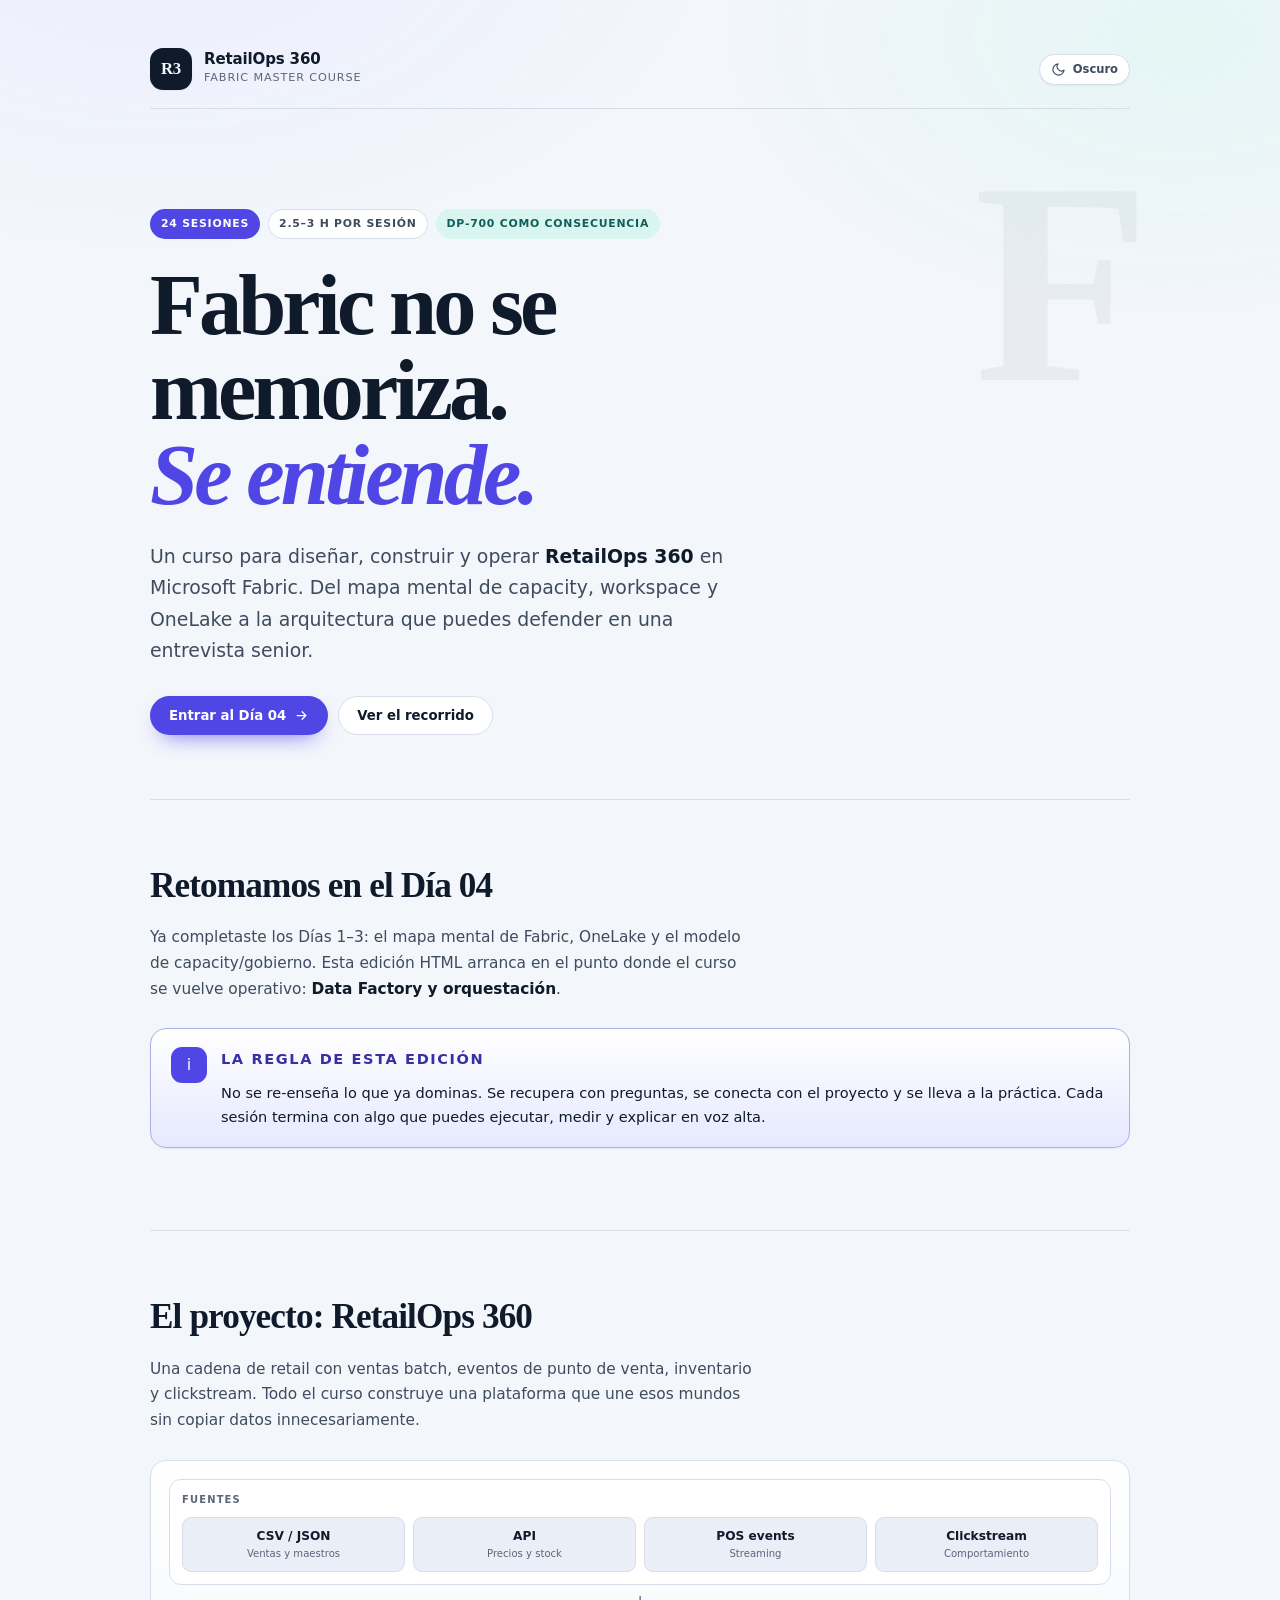
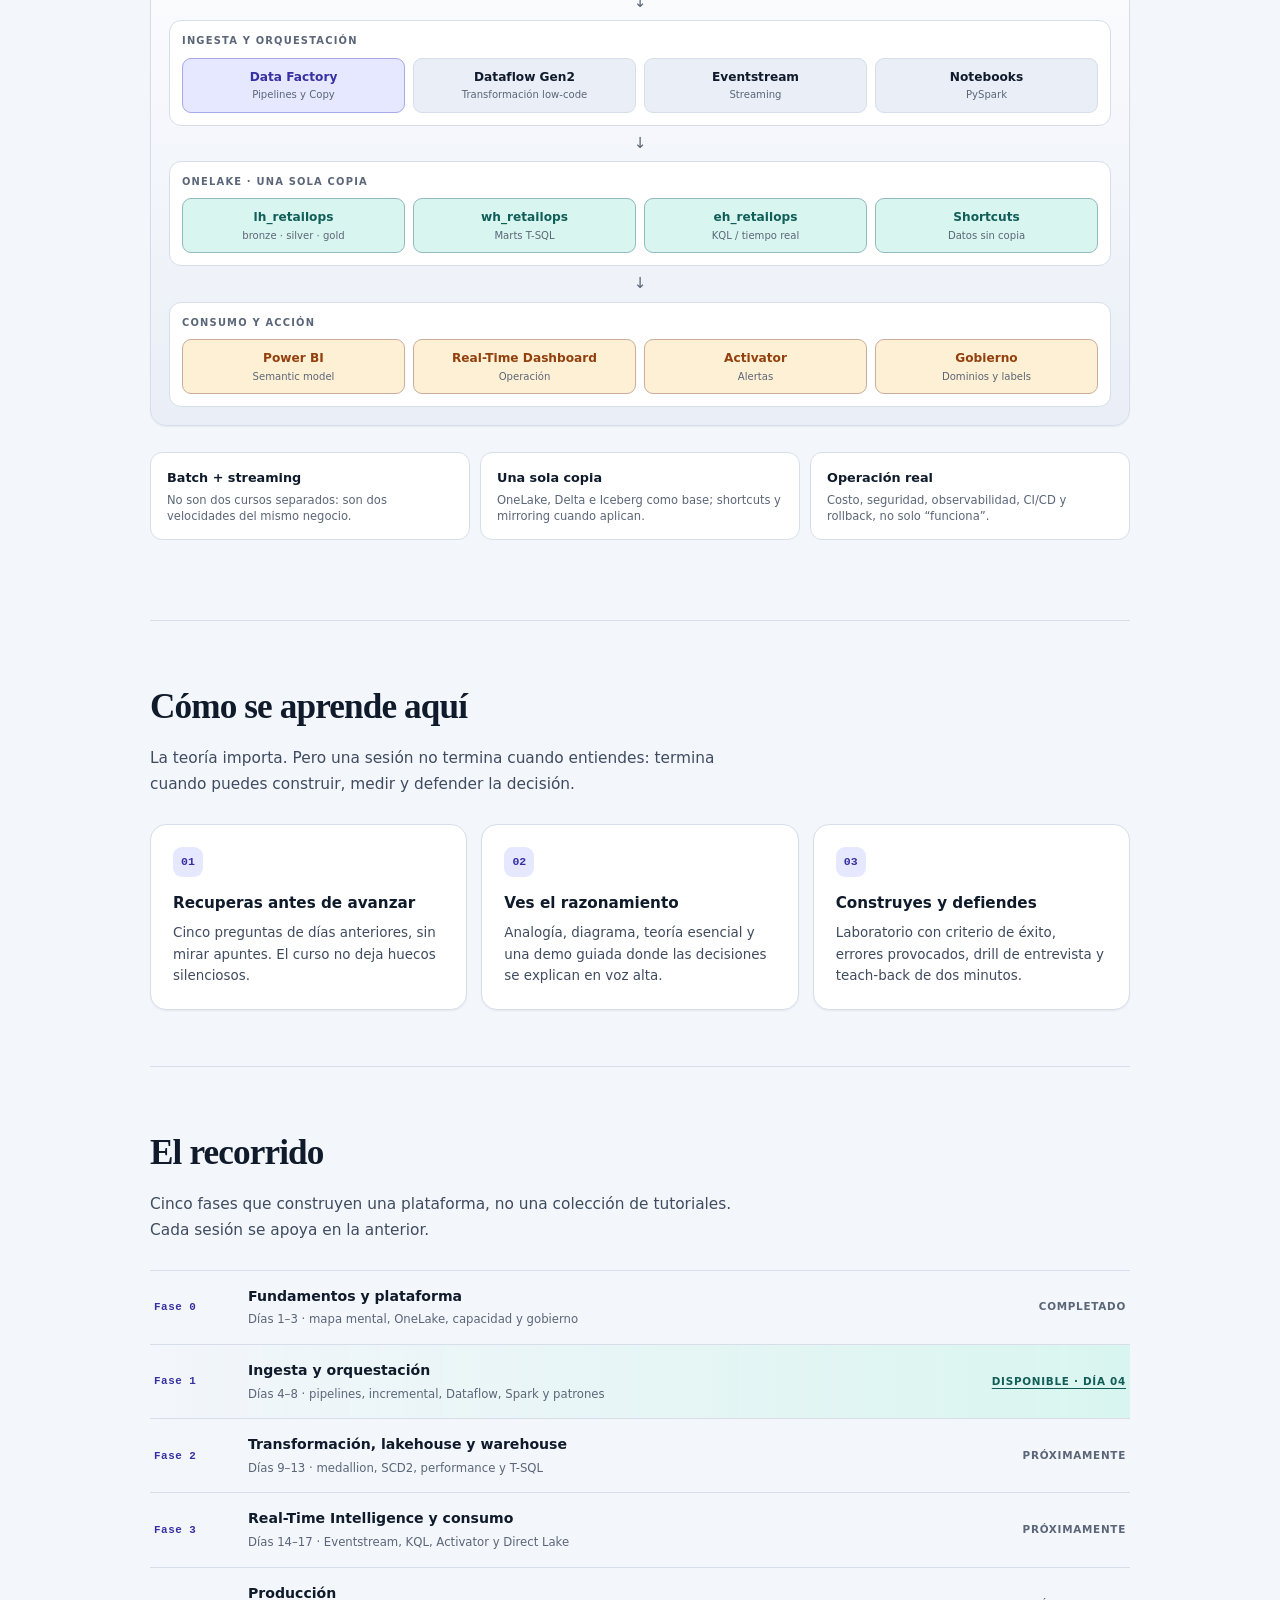
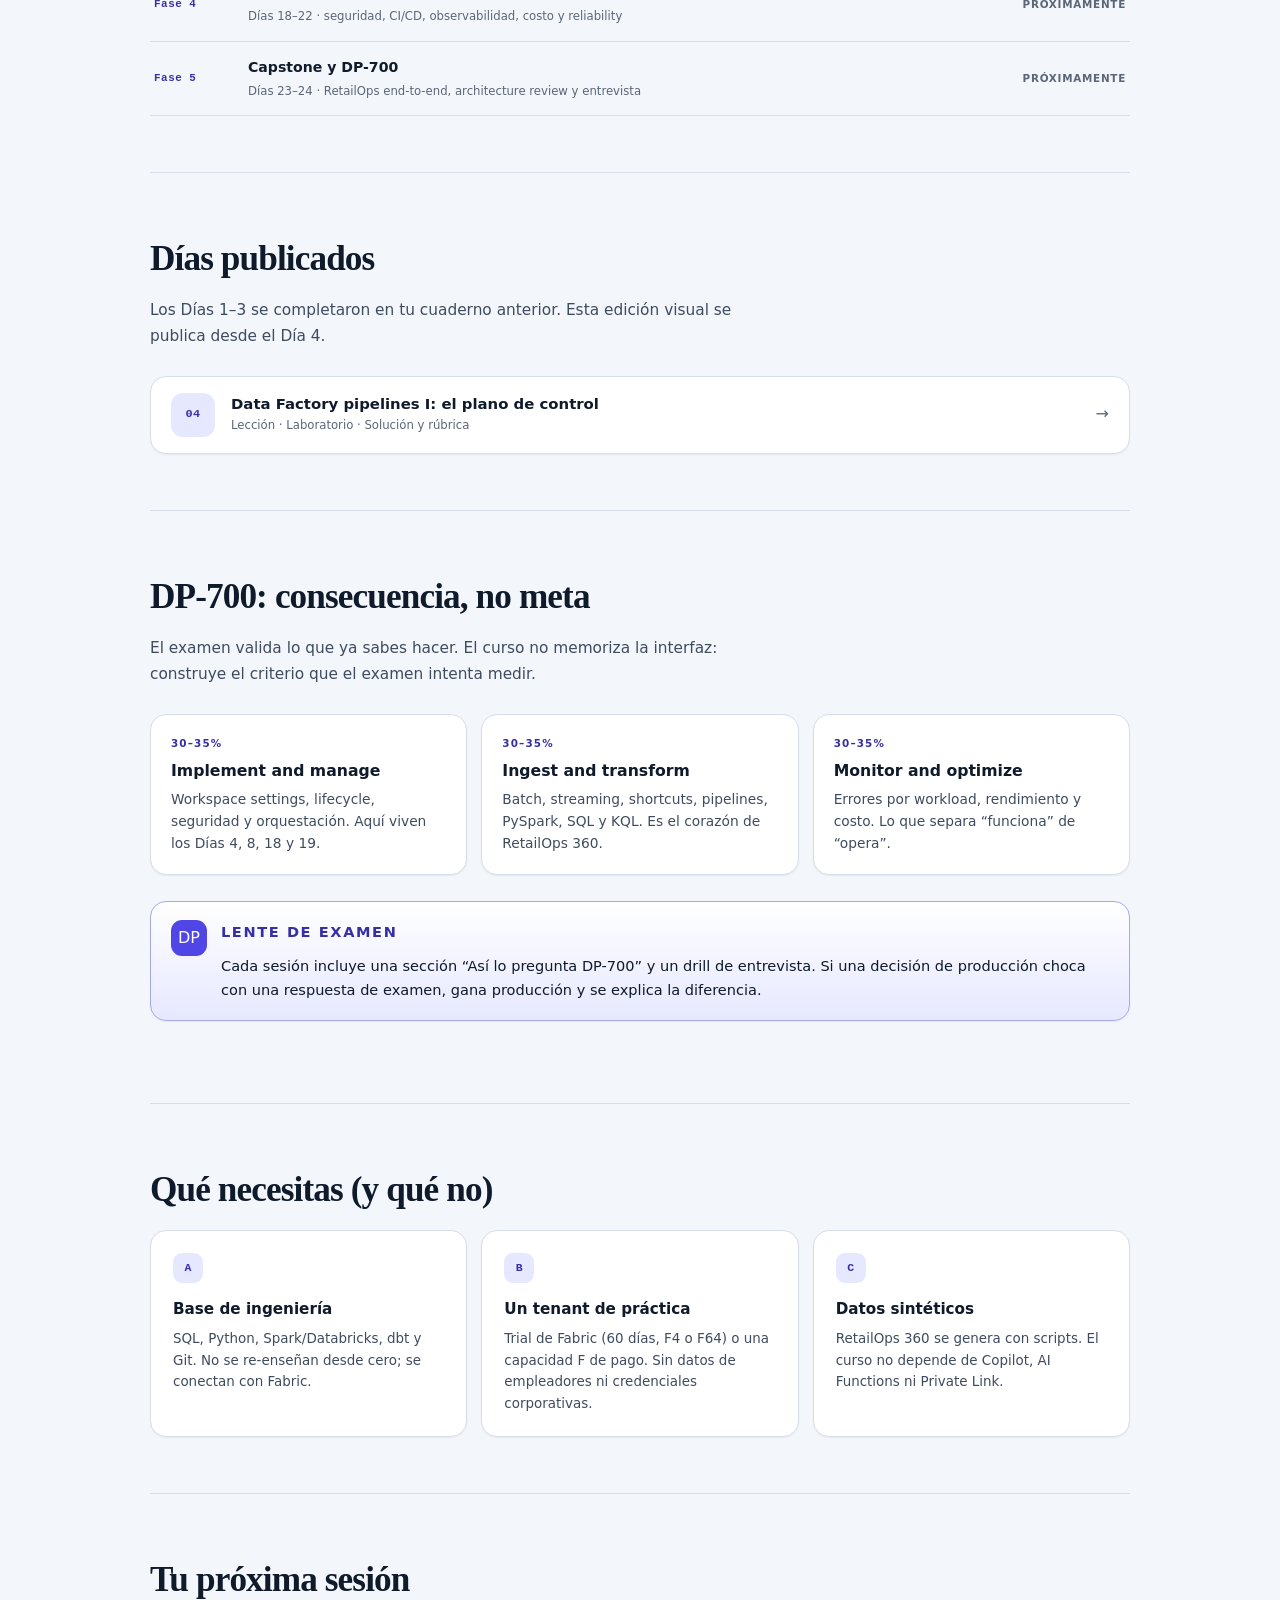
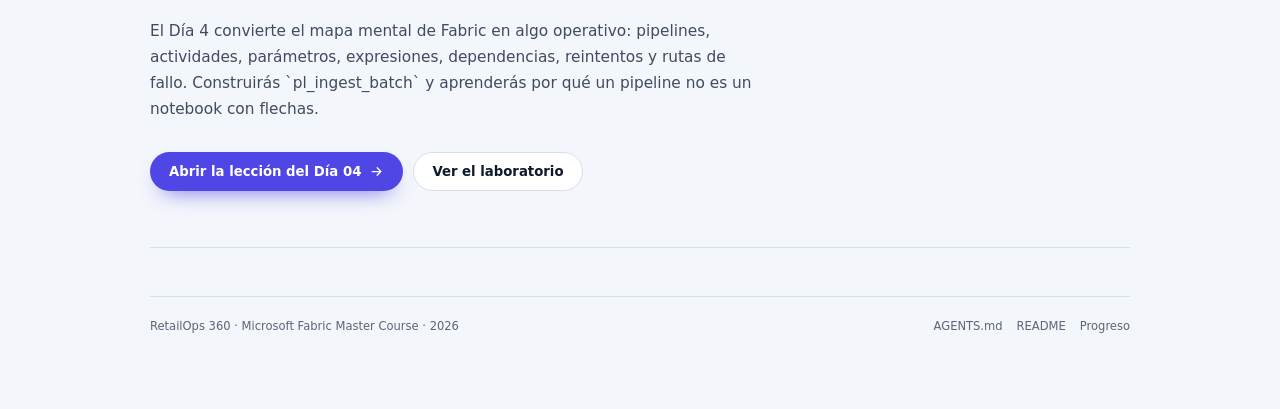
==== index.html @ 376a0f2b "Curso Microsoft Fabric: estructura inicial y Dia 04" ====
<!DOCTYPE html>
<html lang="es">
<head>
  <meta charset="utf-8">
  <meta name="viewport" content="width=device-width, initial-scale=1">
  <title>RetailOps 360 · Microsoft Fabric Master Course</title>
  <meta name="description" content="Curso de 24 sesiones para dominar Microsoft Fabric construyendo RetailOps 360: Data Factory, OneLake, lakehouse, warehouse, streaming, gobierno, CI/CD y DP-700 como consecuencia.">
  <link rel="stylesheet" href="assets/course.css">
  <script>
    try {
      var t = localStorage.getItem("fabric-theme");
      if (t) document.documentElement.dataset.theme = t;
      else if (matchMedia("(prefers-color-scheme: dark)").matches) {
        document.documentElement.dataset.theme = "dark";
      }
    } catch (e) {}
  </script>
</head>
<body>
  <a class="skip-link" href="#contenido">Saltar al contenido</a>
  <div class="reading-progress" id="readingProgress" aria-hidden="true"></div>

  <main class="landing" id="contenido">
    <div class="landing-top">
      <a class="brand" href="index.html">
        <span class="brand-mark">R3</span>
        <span>
          <strong>RetailOps 360</strong>
          <small>Fabric Master Course</small>
        </span>
      </a>
      <button class="theme-toggle" type="button" aria-label="Cambiar tema" aria-pressed="false">
        <svg class="icon-sun" viewBox="0 0 24 24" aria-hidden="true"><circle cx="12" cy="12" r="4"/><path d="M12 2v2M12 20v2M4.9 4.9l1.4 1.4M17.7 17.7l1.4 1.4M2 12h2M20 12h2M4.9 19.1l1.4-1.4M17.7 6.3l1.4-1.4"/></svg>
        <svg class="icon-moon" viewBox="0 0 24 24" aria-hidden="true"><path d="M21 12.8A9 9 0 1 1 11.2 3a7 7 0 0 0 9.8 9.8Z"/></svg>
        <span class="theme-toggle__label">Oscuro</span>
      </button>
    </div>

    <section class="landing-hero">
      <div class="landing-ornament" aria-hidden="true">F</div>
      <ul class="eyebrow">
        <li class="chip chip--accent">24 sesiones</li>
        <li class="chip">2.5–3 h por sesión</li>
        <li class="chip chip--soft">DP-700 como consecuencia</li>
      </ul>
      <h1>Fabric no se memoriza. <em>Se entiende.</em></h1>
      <p class="lede">
        Un curso para diseñar, construir y operar <strong>RetailOps 360</strong> en
        Microsoft Fabric. Del mapa mental de capacity, workspace y OneLake a la
        arquitectura que puedes defender en una entrevista senior.
      </p>
      <div class="landing-actions">
        <a class="btn btn--primary" href="lessons/dia-04-data-factory-pipelines-i.html">
          Entrar al Día 04
          <svg viewBox="0 0 24 24" aria-hidden="true"><path d="M5 12h14M13 6l6 6-6 6"/></svg>
        </a>
        <a class="btn btn--ghost" href="#recorrido">Ver el recorrido</a>
      </div>
    </section>

    <section class="landing-section" id="estado">
      <h2>Retomamos en el Día 04</h2>
      <p>
        Ya completaste los Días 1–3: el mapa mental de Fabric, OneLake y el modelo
        de capacity/gobierno. Esta edición HTML arranca en el punto donde el curso
        se vuelve operativo: <strong>Data Factory y orquestación</strong>.
      </p>
      <div class="callout callout--key">
        <div class="callout__icon" aria-hidden="true">i</div>
        <div>
          <p class="callout__title">La regla de esta edición</p>
          <p>
            No se re-enseña lo que ya dominas. Se recupera con preguntas, se conecta
            con el proyecto y se lleva a la práctica. Cada sesión termina con algo
            que puedes ejecutar, medir y explicar en voz alta.
          </p>
        </div>
      </div>
    </section>

    <section class="landing-section" id="proyecto">
      <h2>El proyecto: RetailOps 360</h2>
      <p>
        Una cadena de retail con ventas batch, eventos de punto de venta,
        inventario y clickstream. Todo el curso construye una plataforma que une
        esos mundos sin copiar datos innecesariamente.
      </p>

      <div class="arch">
        <div class="arch__layer">
          <p class="arch__label">Fuentes</p>
          <div class="arch__boxes">
            <div class="arch__box">CSV / JSON<small>Ventas y maestros</small></div>
            <div class="arch__box">API<small>Precios y stock</small></div>
            <div class="arch__box">POS events<small>Streaming</small></div>
            <div class="arch__box">Clickstream<small>Comportamiento</small></div>
          </div>
        </div>
        <div class="arch__arrow" aria-hidden="true">↓</div>
        <div class="arch__layer">
          <p class="arch__label">Ingesta y orquestación</p>
          <div class="arch__boxes">
            <div class="arch__box arch__box--accent">Data Factory<small>Pipelines y Copy</small></div>
            <div class="arch__box">Dataflow Gen2<small>Transformación low-code</small></div>
            <div class="arch__box">Eventstream<small>Streaming</small></div>
            <div class="arch__box">Notebooks<small>PySpark</small></div>
          </div>
        </div>
        <div class="arch__arrow" aria-hidden="true">↓</div>
        <div class="arch__layer">
          <p class="arch__label">OneLake · una sola copia</p>
          <div class="arch__boxes">
            <div class="arch__box arch__box--teal">lh_retailops<small>bronze · silver · gold</small></div>
            <div class="arch__box arch__box--teal">wh_retailops<small>Marts T-SQL</small></div>
            <div class="arch__box arch__box--teal">eh_retailops<small>KQL / tiempo real</small></div>
            <div class="arch__box arch__box--teal">Shortcuts<small>Datos sin copia</small></div>
          </div>
        </div>
        <div class="arch__arrow" aria-hidden="true">↓</div>
        <div class="arch__layer">
          <p class="arch__label">Consumo y acción</p>
          <div class="arch__boxes">
            <div class="arch__box arch__box--amber">Power BI<small>Semantic model</small></div>
            <div class="arch__box arch__box--amber">Real-Time Dashboard<small>Operación</small></div>
            <div class="arch__box arch__box--amber">Activator<small>Alertas</small></div>
            <div class="arch__box arch__box--amber">Gobierno<small>Dominios y labels</small></div>
          </div>
        </div>
      </div>

      <div class="outcomes">
        <div class="outcome">
          <strong>Batch + streaming</strong>
          <span>No son dos cursos separados: son dos velocidades del mismo negocio.</span>
        </div>
        <div class="outcome">
          <strong>Una sola copia</strong>
          <span>OneLake, Delta e Iceberg como base; shortcuts y mirroring cuando aplican.</span>
        </div>
        <div class="outcome">
          <strong>Operación real</strong>
          <span>Costo, seguridad, observabilidad, CI/CD y rollback, no solo “funciona”.</span>
        </div>
      </div>
    </section>

    <section class="landing-section" id="como">
      <h2>Cómo se aprende aquí</h2>
      <p>
        La teoría importa. Pero una sesión no termina cuando entiendes: termina
        cuando puedes construir, medir y defender la decisión.
      </p>
      <div class="steps">
        <div class="step">
          <span class="step__num">01</span>
          <h3>Recuperas antes de avanzar</h3>
          <p>Cinco preguntas de días anteriores, sin mirar apuntes. El curso no deja huecos silenciosos.</p>
        </div>
        <div class="step">
          <span class="step__num">02</span>
          <h3>Ves el razonamiento</h3>
          <p>Analogía, diagrama, teoría esencial y una demo guiada donde las decisiones se explican en voz alta.</p>
        </div>
        <div class="step">
          <span class="step__num">03</span>
          <h3>Construyes y defiendes</h3>
          <p>Laboratorio con criterio de éxito, errores provocados, drill de entrevista y teach-back de dos minutos.</p>
        </div>
      </div>
    </section>

    <section class="landing-section" id="recorrido">
      <h2>El recorrido</h2>
      <p>
        Cinco fases que construyen una plataforma, no una colección de tutoriales.
        Cada sesión se apoya en la anterior.
      </p>
      <ol class="roadmap">
        <li>
          <span class="roadmap__phase">Fase 0</span>
          <span class="roadmap__title">Fundamentos y plataforma <small>Días 1–3 · mapa mental, OneLake, capacidad y gobierno</small></span>
          <span class="roadmap__state">Completado</span>
        </li>
        <li class="is-open">
          <span class="roadmap__phase">Fase 1</span>
          <span class="roadmap__title">Ingesta y orquestación <small>Días 4–8 · pipelines, incremental, Dataflow, Spark y patrones</small></span>
          <a class="roadmap__state roadmap__state--open" href="lessons/dia-04-data-factory-pipelines-i.html">Disponible · Día 04</a>
        </li>
        <li>
          <span class="roadmap__phase">Fase 2</span>
          <span class="roadmap__title">Transformación, lakehouse y warehouse <small>Días 9–13 · medallion, SCD2, performance y T-SQL</small></span>
          <span class="roadmap__state">Próximamente</span>
        </li>
        <li>
          <span class="roadmap__phase">Fase 3</span>
          <span class="roadmap__title">Real-Time Intelligence y consumo <small>Días 14–17 · Eventstream, KQL, Activator y Direct Lake</small></span>
          <span class="roadmap__state">Próximamente</span>
        </li>
        <li>
          <span class="roadmap__phase">Fase 4</span>
          <span class="roadmap__title">Producción <small>Días 18–22 · seguridad, CI/CD, observabilidad, costo y reliability</small></span>
          <span class="roadmap__state">Próximamente</span>
        </li>
        <li>
          <span class="roadmap__phase">Fase 5</span>
          <span class="roadmap__title">Capstone y DP-700 <small>Días 23–24 · RetailOps end-to-end, architecture review y entrevista</small></span>
          <span class="roadmap__state">Próximamente</span>
        </li>
      </ol>
    </section>

    <section class="landing-section" id="dias">
      <h2>Días publicados</h2>
      <p>Los Días 1–3 se completaron en tu cuaderno anterior. Esta edición visual se publica desde el Día 4.</p>
      <ul class="day-list">
        <li>
          <a class="day-card" href="lessons/dia-04-data-factory-pipelines-i.html">
            <span class="day-card__num">04</span>
            <span>
              <span class="day-card__title">Data Factory pipelines I: el plano de control</span>
              <span class="day-card__meta">Lección · Laboratorio · Solución y rúbrica</span>
            </span>
            <span class="day-card__arrow" aria-hidden="true">→</span>
          </a>
        </li>
      </ul>
    </section>

    <section class="landing-section" id="dp700">
      <h2>DP-700: consecuencia, no meta</h2>
      <p>
        El examen valida lo que ya sabes hacer. El curso no memoriza la interfaz:
        construye el criterio que el examen intenta medir.
      </p>
      <div class="grid grid--3">
        <div class="card">
          <span class="card__kicker">30–35%</span>
          <h3>Implement and manage</h3>
          <p>Workspace settings, lifecycle, seguridad y orquestación. Aquí viven los Días 4, 8, 18 y 19.</p>
        </div>
        <div class="card">
          <span class="card__kicker">30–35%</span>
          <h3>Ingest and transform</h3>
          <p>Batch, streaming, shortcuts, pipelines, PySpark, SQL y KQL. Es el corazón de RetailOps 360.</p>
        </div>
        <div class="card">
          <span class="card__kicker">30–35%</span>
          <h3>Monitor and optimize</h3>
          <p>Errores por workload, rendimiento y costo. Lo que separa “funciona” de “opera”.</p>
        </div>
      </div>
      <div class="callout callout--exam">
        <div class="callout__icon" aria-hidden="true">DP</div>
        <div>
          <p class="callout__title">Lente de examen</p>
          <p>
            Cada sesión incluye una sección “Así lo pregunta DP-700” y un drill de
            entrevista. Si una decisión de producción choca con una respuesta de
            examen, gana producción y se explica la diferencia.
          </p>
        </div>
      </div>
    </section>

    <section class="landing-section" id="requisitos">
      <h2>Qué necesitas (y qué no)</h2>
      <div class="steps">
        <div class="step">
          <span class="step__num">A</span>
          <h3>Base de ingeniería</h3>
          <p>SQL, Python, Spark/Databricks, dbt y Git. No se re-enseñan desde cero; se conectan con Fabric.</p>
        </div>
        <div class="step">
          <span class="step__num">B</span>
          <h3>Un tenant de práctica</h3>
          <p>Trial de Fabric (60 días, F4 o F64) o una capacidad F de pago. Sin datos de empleadores ni credenciales corporativas.</p>
        </div>
        <div class="step">
          <span class="step__num">C</span>
          <h3>Datos sintéticos</h3>
          <p>RetailOps 360 se genera con scripts. El curso no depende de Copilot, AI Functions ni Private Link.</p>
        </div>
      </div>
    </section>

    <section class="landing-section" id="empezar">
      <h2>Tu próxima sesión</h2>
      <p>
        El Día 4 convierte el mapa mental de Fabric en algo operativo: pipelines,
        actividades, parámetros, expresiones, dependencias, reintentos y rutas de
        fallo. Construirás `pl_ingest_batch` y aprenderás por qué un pipeline no
        es un notebook con flechas.
      </p>
      <div class="landing-actions">
        <a class="btn btn--primary" href="lessons/dia-04-data-factory-pipelines-i.html">
          Abrir la lección del Día 04
          <svg viewBox="0 0 24 24" aria-hidden="true"><path d="M5 12h14M13 6l6 6-6 6"/></svg>
        </a>
        <a class="btn btn--ghost" href="exercises/dia-04-ejercicios.html">Ver el laboratorio</a>
      </div>
    </section>

    <footer class="site-footer">
      <span>RetailOps 360 · Microsoft Fabric Master Course · <span data-year>2026</span></span>
      <div class="site-footer__links">
        <a href="AGENTS.md">AGENTS.md</a>
        <a href="README.md">README</a>
        <a href="progress/session-log.md">Progreso</a>
      </div>
    </footer>
  </main>

  <script src="assets/course.js"></script>
</body>
</html>
---- assets/course.css ----
/* ==========================================================================
   RetailOps 360 · Microsoft Fabric Master Course
   Sistema visual compartido para sesiones, laboratorios y soluciones.
   Sin dependencias externas: funciona offline y con file://.
   ========================================================================== */

/* ---------- 1. Tokens ---------- */
:root {
  color-scheme: light;

  --bg: #f3f6fb;
  --bg-translucent: rgba(243, 246, 251, 0.9);
  --surface: #ffffff;
  --surface-2: #e9eef7;
  --surface-3: #dfe6f2;

  --ink: #0f1a2b;
  --ink-2: #3f4b5f;
  --muted: #5b6678;

  --line: #d7deea;
  --line-strong: #b9c5d8;

  --accent: #4f46e5;
  --accent-hover: #4338ca;
  --accent-soft: #e6e8ff;
  --accent-ink: #3730a3;
  --on-accent: #ffffff;

  --teal: #0f766e;
  --teal-soft: #d9f5ef;
  --teal-ink: #115e59;

  --amber: #b45309;
  --amber-soft: #fef0d4;
  --amber-ink: #92400e;

  --blue: #0369a1;
  --blue-soft: #e0f2fe;
  --blue-ink: #075985;

  --code-bg: #0d1526;
  --code-head: #131d31;
  --code-line: #26324a;
  --code-ink: #e6edf7;
  --code-muted: #93a4bd;

  --shadow-sm: 0 1px 2px rgba(15, 26, 43, 0.06);
  --shadow-md: 0 2px 4px rgba(15, 26, 43, 0.05),
    0 18px 40px -24px rgba(15, 26, 43, 0.26);
  --shadow-lg: 0 30px 70px -40px rgba(15, 26, 43, 0.42);

  --radius-sm: 10px;
  --radius: 16px;
  --radius-lg: 24px;

  --font-sans: "Inter", "Segoe UI", system-ui, -apple-system, BlinkMacSystemFont,
    "Helvetica Neue", Arial, sans-serif;
  --font-serif: "Fraunces", "Iowan Old Style", "Palatino Linotype", Palatino,
    Georgia, "Times New Roman", serif;
  --font-mono: "JetBrains Mono", "Cascadia Code", "SFMono-Regular", Consolas,
    "Liberation Mono", Menlo, monospace;

  --sidebar-w: 268px;
  --content-w: 760px;
  --toc-w: 196px;

  --ease: cubic-bezier(0.2, 0.7, 0.2, 1);
}

[data-theme="dark"] {
  color-scheme: dark;

  --bg: #0b1220;
  --bg-translucent: rgba(11, 18, 32, 0.88);
  --surface: #111a2c;
  --surface-2: #182338;
  --surface-3: #21304a;

  --ink: #eef3fb;
  --ink-2: #c3cede;
  --muted: #94a3b8;

  --line: #253249;
  --line-strong: #3a4a66;

  --accent: #818cf8;
  --accent-hover: #a5b4fc;
  --accent-soft: rgba(79, 70, 229, 0.18);
  --accent-ink: #c7d2fe;
  --on-accent: #0b1220;

  --teal: #5eead4;
  --teal-soft: rgba(15, 118, 110, 0.2);
  --teal-ink: #99f6e4;

  --amber: #fbbf24;
  --amber-soft: rgba(180, 83, 9, 0.18);
  --amber-ink: #fde68a;

  --blue: #7dd3fc;
  --blue-soft: rgba(3, 105, 161, 0.2);
  --blue-ink: #bae6fd;

  --code-bg: #070c16;
  --code-head: #0d1422;
  --code-line: #1e2a3f;
  --code-ink: #e6edf7;
  --code-muted: #8fa2bd;

  --shadow-sm: 0 1px 2px rgba(0, 0, 0, 0.3);
  --shadow-md: 0 2px 4px rgba(0, 0, 0, 0.25),
    0 18px 40px -24px rgba(0, 0, 0, 0.7);
  --shadow-lg: 0 30px 70px -40px rgba(0, 0, 0, 0.85);
}

/* ---------- 2. Base ---------- */
*,
*::before,
*::after {
  box-sizing: border-box;
}

html {
  scroll-behavior: smooth;
  scroll-padding-top: 96px;
}

@media (prefers-reduced-motion: reduce) {
  html {
    scroll-behavior: auto;
  }
  *,
  *::before,
  *::after {
    animation-duration: 0.01ms !important;
    animation-iteration-count: 1 !important;
    transition-duration: 0.01ms !important;
  }
}

body {
  margin: 0;
  background: var(--bg);
  color: var(--ink);
  font-family: var(--font-sans);
  font-size: 16px;
  line-height: 1.68;
  -webkit-font-smoothing: antialiased;
  text-rendering: optimizeLegibility;
}

body::before {
  content: "";
  position: fixed;
  inset: 0;
  z-index: -1;
  pointer-events: none;
  background:
    radial-gradient(900px 520px at 12% -8%, var(--accent-soft), transparent 62%),
    radial-gradient(780px 480px at 92% 4%, var(--teal-soft), transparent 58%);
  opacity: 0.55;
}

img,
svg {
  max-width: 100%;
}

::selection {
  background: var(--accent);
  color: var(--on-accent);
}

a {
  color: var(--accent-ink);
  text-decoration-thickness: 1px;
  text-underline-offset: 3px;
  transition: color 0.15s var(--ease);
}

a:hover {
  color: var(--accent);
}

strong {
  font-weight: 650;
  color: var(--ink);
}

em {
  font-style: italic;
}

code,
kbd,
samp {
  font-family: var(--font-mono);
}

:focus-visible {
  outline: 2px solid var(--accent);
  outline-offset: 3px;
  border-radius: 4px;
}

.skip-link {
  position: absolute;
  top: -100px;
  left: 16px;
  z-index: 999;
  padding: 10px 16px;
  background: var(--accent);
  color: var(--on-accent);
  border-radius: 8px;
  font-weight: 600;
  text-decoration: none;
}

.skip-link:focus {
  top: 12px;
  color: var(--on-accent);
}

/* ---------- 3. Reading progress ---------- */
.reading-progress {
  position: fixed;
  top: 0;
  left: 0;
  z-index: 200;
  width: 0;
  height: 3px;
  background: linear-gradient(90deg, var(--accent), #e8a13a, var(--teal));
  transition: width 0.08s linear;
}

/* ---------- 4. Shell ---------- */
.shell {
  display: grid;
  grid-template-columns: var(--sidebar-w) minmax(0, 1fr);
  max-width: 1460px;
  margin: 0 auto;
}

/* ---------- 5. Sidebar ---------- */
.sidebar {
  position: sticky;
  top: 0;
  display: flex;
  flex-direction: column;
  gap: 26px;
  height: 100vh;
  padding: 28px 20px 24px;
  border-right: 1px solid var(--line);
  background: linear-gradient(180deg, var(--surface), transparent 140%);
  overflow-y: auto;
}

.brand {
  display: flex;
  align-items: center;
  gap: 12px;
  text-decoration: none;
  color: var(--ink);
}

.brand:hover {
  color: var(--ink);
}

.brand-mark {
  display: grid;
  place-items: center;
  width: 42px;
  height: 42px;
  flex: 0 0 42px;
  border-radius: 13px;
  background: var(--ink);
  color: var(--bg);
  font-family: var(--font-serif);
  font-size: 1.05rem;
  font-weight: 700;
  letter-spacing: -0.02em;
  box-shadow: var(--shadow-sm);
}

.brand strong {
  display: block;
  font-size: 0.94rem;
  line-height: 1.25;
  letter-spacing: -0.01em;
}

.brand small {
  display: block;
  color: var(--muted);
  font-size: 0.7rem;
  letter-spacing: 0.08em;
  text-transform: uppercase;
}

.side-nav {
  display: flex;
  flex-direction: column;
  gap: 4px;
}

.nav-label {
  margin: 18px 10px 6px;
  color: var(--muted);
  font-size: 0.64rem;
  font-weight: 700;
  letter-spacing: 0.14em;
  text-transform: uppercase;
}

.nav-label:first-child {
  margin-top: 0;
}

.side-link {
  display: flex;
  align-items: center;
  gap: 10px;
  padding: 9px 12px;
  border-radius: 9px;
  color: var(--ink-2);
  font-size: 0.86rem;
  font-weight: 500;
  text-decoration: none;
  transition: background 0.15s var(--ease), color 0.15s var(--ease);
}

.side-link:hover {
  background: var(--surface-2);
  color: var(--ink);
}

.side-link.is-active {
  background: var(--surface);
  color: var(--ink);
  font-weight: 650;
  box-shadow: inset 0 0 0 1px var(--line), var(--shadow-sm);
}

.side-link.is-active::before {
  content: "";
  width: 6px;
  height: 6px;
  border-radius: 50%;
  background: var(--accent);
  flex: 0 0 6px;
}

.side-link--sub {
  padding-left: 30px;
  font-size: 0.8rem;
  color: var(--muted);
}

.side-link--sub.is-active {
  color: var(--accent-ink);
  background: var(--accent-soft);
  box-shadow: none;
}

.side-link--sub.is-active::before {
  display: none;
}

.side-link.is-locked {
  color: var(--muted);
  cursor: not-allowed;
  opacity: 0.62;
}

.side-link.is-complete {
  color: var(--muted);
  opacity: 0.8;
}

.side-link.is-complete::after {
  content: "hecho";
  margin-left: auto;
  padding: 2px 7px;
  border: 1px solid var(--line);
  border-radius: 999px;
  font-size: 0.6rem;
  font-weight: 600;
  letter-spacing: 0.05em;
  text-transform: uppercase;
}

.side-link.is-locked::after {
  content: "pronto";
  margin-left: auto;
  padding: 2px 7px;
  border: 1px solid var(--line);
  border-radius: 999px;
  font-size: 0.6rem;
  font-weight: 600;
  letter-spacing: 0.05em;
  text-transform: uppercase;
}

.sidebar-footer {
  margin-top: auto;
  padding-top: 20px;
  border-top: 1px solid var(--line);
  display: grid;
  gap: 12px;
}

.sidebar-note {
  margin: 0;
  color: var(--muted);
  font-size: 0.72rem;
  line-height: 1.5;
}

/* ---------- 6. Theme toggle ---------- */
.theme-toggle {
  display: inline-flex;
  align-items: center;
  gap: 7px;
  padding: 7px 11px;
  border: 1px solid var(--line);
  border-radius: 999px;
  background: var(--surface);
  color: var(--ink-2);
  font: 600 0.72rem var(--font-sans);
  cursor: pointer;
  box-shadow: var(--shadow-sm);
  transition: background 0.15s var(--ease), border-color 0.15s var(--ease);
}

.theme-toggle:hover {
  border-color: var(--line-strong);
  background: var(--surface-2);
}

.theme-toggle svg {
  width: 15px;
  height: 15px;
  stroke: currentColor;
  fill: none;
  stroke-width: 1.8;
  stroke-linecap: round;
  stroke-linejoin: round;
}

[data-theme="dark"] .icon-moon,
:root:not([data-theme="dark"]) .icon-sun {
  display: none;
}

[data-theme="dark"] .icon-sun {
  display: block;
}

/* ---------- 7. Main / topbar ---------- */
.main {
  min-width: 0;
  padding: 0 clamp(20px, 4vw, 56px) 80px;
}

.topbar {
  position: sticky;
  top: 0;
  z-index: 60;
  display: flex;
  align-items: center;
  justify-content: space-between;
  gap: 16px;
  padding: 14px 0;
  background: var(--bg-translucent);
  border-bottom: 1px solid transparent;
  backdrop-filter: blur(14px);
  -webkit-backdrop-filter: blur(14px);
}

.crumbs {
  display: flex;
  align-items: center;
  gap: 8px;
  color: var(--muted);
  font-size: 0.76rem;
  font-weight: 500;
}

.crumbs strong {
  color: var(--ink);
  font-weight: 650;
}

.crumbs span[aria-hidden] {
  opacity: 0.5;
}

.topbar-meta {
  display: flex;
  align-items: center;
  gap: 14px;
  color: var(--muted);
  font-size: 0.73rem;
}

.read-time {
  display: inline-flex;
  align-items: center;
  gap: 6px;
}

.read-time svg {
  width: 14px;
  height: 14px;
  stroke: currentColor;
  fill: none;
  stroke-width: 1.8;
}

.page-grid {
  display: grid;
  grid-template-columns: minmax(0, var(--content-w)) var(--toc-w);
  gap: clamp(32px, 4vw, 64px);
  justify-content: center;
  align-items: start;
}

.article {
  min-width: 0;
}

/* ---------- 8. Hero ---------- */
.hero {
  position: relative;
  padding: clamp(38px, 6vw, 74px) 0 40px;
  border-bottom: 1px solid var(--line);
}

.hero-ornament {
  position: absolute;
  top: 18px;
  right: -6px;
  color: var(--ink);
  font-family: var(--font-serif);
  font-size: clamp(7rem, 18vw, 14rem);
  font-weight: 700;
  line-height: 1;
  letter-spacing: -0.06em;
  opacity: 0.05;
  pointer-events: none;
  user-select: none;
}

.eyebrow {
  display: flex;
  flex-wrap: wrap;
  align-items: center;
  gap: 8px;
  margin: 0 0 24px;
  padding: 0;
  list-style: none;
}

.chip {
  display: inline-flex;
  align-items: center;
  gap: 6px;
  padding: 5px 10px;
  border: 1px solid var(--line);
  border-radius: 999px;
  background: var(--surface);
  color: var(--ink-2);
  font-size: 0.68rem;
  font-weight: 650;
  letter-spacing: 0.07em;
  text-transform: uppercase;
  white-space: nowrap;
}

.chip--accent {
  border-color: transparent;
  background: var(--accent);
  color: var(--on-accent);
}

.chip--soft {
  border-color: transparent;
  background: var(--teal-soft);
  color: var(--teal-ink);
}

.hero h1 {
  max-width: 19ch;
  margin: 0;
  font-family: var(--font-serif);
  font-size: clamp(2.45rem, 5.4vw, 3.9rem);
  font-weight: 700;
  line-height: 1.02;
  letter-spacing: -0.035em;
  text-wrap: balance;
}

.hero h1 em {
  color: var(--accent);
  font-style: italic;
}

.lede {
  max-width: 62ch;
  margin: 22px 0 0;
  color: var(--ink-2);
  font-size: clamp(1.02rem, 1.6vw, 1.15rem);
  line-height: 1.65;
}

.goals {
  display: grid;
  gap: 10px;
  margin: 28px 0 0;
  padding: 0;
  list-style: none;
}

.goals li {
  position: relative;
  padding-left: 30px;
  color: var(--ink-2);
  font-size: 0.94rem;
}

.goals li::before {
  content: "";
  position: absolute;
  top: 0.42em;
  left: 2px;
  width: 16px;
  height: 16px;
  border-radius: 50%;
  background: var(--teal-soft);
  box-shadow: inset 0 0 0 1.5px var(--teal);
}

.goals li::after {
  content: "";
  position: absolute;
  top: 0.63em;
  left: 7px;
  width: 6px;
  height: 3px;
  border-left: 1.6px solid var(--teal-ink);
  border-bottom: 1.6px solid var(--teal-ink);
  transform: rotate(-45deg);
}

.hero-actions {
  display: flex;
  flex-wrap: wrap;
  gap: 10px;
  margin-top: 30px;
}

.btn {
  display: inline-flex;
  align-items: center;
  justify-content: center;
  gap: 8px;
  padding: 11px 18px;
  border: 1px solid transparent;
  border-radius: 999px;
  font: 650 0.83rem var(--font-sans);
  text-decoration: none;
  cursor: pointer;
  transition: transform 0.15s var(--ease), background 0.15s var(--ease),
    box-shadow 0.15s var(--ease);
}

.btn:hover {
  transform: translateY(-1px);
}

.btn--primary {
  background: var(--accent);
  color: var(--on-accent);
  box-shadow: 0 10px 22px -12px var(--accent);
}

.btn--primary:hover {
  background: var(--accent-hover);
  color: var(--on-accent);
}

.btn--ghost {
  border-color: var(--line);
  background: var(--surface);
  color: var(--ink);
}

.btn--ghost:hover {
  border-color: var(--line-strong);
  background: var(--surface-2);
  color: var(--ink);
}

.btn svg {
  width: 15px;
  height: 15px;
  stroke: currentColor;
  fill: none;
  stroke-width: 2;
  stroke-linecap: round;
  stroke-linejoin: round;
}

/* ---------- 9. TL;DR ---------- */
.tldr {
  position: relative;
  margin: 34px 0 0;
  padding: 22px 24px 22px 26px;
  border: 1px solid var(--line);
  border-left: 4px solid var(--accent);
  border-radius: 0 var(--radius) var(--radius) 0;
  background: var(--surface);
  box-shadow: var(--shadow-sm);
}

.tldr__label {
  display: flex;
  align-items: center;
  gap: 8px;
  margin: 0 0 10px;
  color: var(--accent-ink);
  font-size: 0.68rem;
  font-weight: 750;
  letter-spacing: 0.12em;
  text-transform: uppercase;
}

.tldr p {
  margin: 0 0 8px;
  color: var(--ink-2);
  font-size: 0.92rem;
}

.tldr p:last-child {
  margin-bottom: 0;
}

.tldr strong {
  color: var(--ink);
}

.meta-note {
  margin: 14px 0 0;
  color: var(--muted);
  font-size: 0.72rem;
  line-height: 1.5;
}

/* ---------- 10. Sections ---------- */
.section {
  padding: clamp(38px, 5vw, 54px) 0;
  border-bottom: 1px solid var(--line);
}

.section:last-of-type {
  border-bottom: 0;
}

.section-head {
  display: flex;
  align-items: baseline;
  gap: 14px;
  margin-bottom: 20px;
}

.section-index {
  flex: 0 0 auto;
  color: var(--accent);
  font-family: var(--font-mono);
  font-size: 0.72rem;
  font-weight: 700;
  letter-spacing: 0.08em;
}

.section h2 {
  margin: 0;
  font-family: var(--font-serif);
  font-size: clamp(1.65rem, 3.2vw, 2.25rem);
  font-weight: 700;
  line-height: 1.12;
  letter-spacing: -0.025em;
  text-wrap: balance;
}

.section h3 {
  margin: 2.1em 0 0.6em;
  color: var(--ink);
  font-family: var(--font-sans);
  font-size: 1.02rem;
  font-weight: 700;
  line-height: 1.35;
  letter-spacing: -0.005em;
}

.section h3:first-of-type {
  margin-top: 0;
}

.section h4 {
  margin: 1.6em 0 0.4em;
  font-size: 0.92rem;
  font-weight: 700;
}

.section p {
  max-width: 68ch;
  margin: 0 0 1.1em;
  color: var(--ink-2);
}

.section p:last-child {
  margin-bottom: 0;
}

.section ul,
.section ol {
  max-width: 68ch;
  margin: 0 0 1.2em;
  padding-left: 1.35em;
  color: var(--ink-2);
}

.section li {
  margin-bottom: 0.42em;
}

.section li::marker {
  color: var(--accent);
}

.lead {
  font-size: 1.05rem;
}

.section a {
  font-weight: 550;
}

mark {
  padding: 0.05em 0.25em;
  border-radius: 4px;
  background: var(--amber-soft);
  color: inherit;
}

abbr[title] {
  text-decoration: underline dotted;
  text-underline-offset: 3px;
  cursor: help;
}

/* ---------- 11. Callouts ---------- */
.callout {
  display: grid;
  grid-template-columns: auto 1fr;
  gap: 14px;
  margin: 26px 0;
  padding: 18px 20px;
  border: 1px solid var(--line);
  border-radius: var(--radius);
  background: var(--surface);
  box-shadow: var(--shadow-sm);
}

.callout__icon {
  display: grid;
  place-items: center;
  width: 36px;
  height: 36px;
  border-radius: 11px;
  background: var(--surface-2);
  color: var(--ink);
  font-size: 1rem;
  line-height: 1;
}

.callout__title {
  margin: 0 0 5px;
  font-size: 0.7rem;
  font-weight: 750;
  letter-spacing: 0.11em;
  text-transform: uppercase;
  color: var(--muted);
}

.callout p {
  margin: 0 0 0.6em;
  font-size: 0.91rem;
}

.callout p:last-child {
  margin-bottom: 0;
}

.callout ul {
  margin: 0.4em 0 0;
  padding-left: 1.2em;
  font-size: 0.91rem;
}

.callout--key {
  border-color: color-mix(in srgb, var(--accent) 30%, var(--line));
  background: linear-gradient(180deg, var(--surface), var(--accent-soft));
}

.callout--key .callout__icon {
  background: var(--accent);
  color: var(--on-accent);
}

.callout--key .callout__title {
  color: var(--accent-ink);
}

.callout--warn {
  border-color: color-mix(in srgb, var(--amber) 35%, var(--line));
  background: linear-gradient(180deg, var(--surface), var(--amber-soft));
}

.callout--warn .callout__icon {
  background: var(--amber);
  color: var(--on-accent);
}

.callout--warn .callout__title {
  color: var(--amber-ink);
}

.callout--staff {
  border-color: color-mix(in srgb, var(--teal) 32%, var(--line));
  background: linear-gradient(180deg, var(--surface), var(--teal-soft));
}

.callout--staff .callout__icon {
  background: var(--teal);
  color: var(--on-accent);
}

.callout--staff .callout__title {
  color: var(--teal-ink);
}

.callout--story {
  border-color: color-mix(in srgb, var(--blue) 30%, var(--line));
  background: linear-gradient(180deg, var(--surface), var(--blue-soft));
}

.callout--story .callout__icon {
  background: var(--blue);
  color: var(--on-accent);
}

.callout--story .callout__title {
  color: var(--blue-ink);
}

/* ---------- 12. Cards ---------- */
.grid {
  display: grid;
  gap: 14px;
  margin: 24px 0;
}

.grid--2 {
  grid-template-columns: repeat(2, minmax(0, 1fr));
}

.grid--3 {
  grid-template-columns: repeat(3, minmax(0, 1fr));
}

.card {
  padding: 20px;
  border: 1px solid var(--line);
  border-radius: var(--radius);
  background: var(--surface);
  box-shadow: var(--shadow-sm);
}

.card__kicker {
  display: block;
  margin-bottom: 8px;
  color: var(--accent-ink);
  font-size: 0.65rem;
  font-weight: 750;
  letter-spacing: 0.11em;
  text-transform: uppercase;
}

.card h3,
.card h4 {
  margin: 0 0 7px;
  font-size: 0.98rem;
  font-weight: 700;
  line-height: 1.35;
}

.card p {
  margin: 0;
  font-size: 0.86rem;
  line-height: 1.6;
  color: var(--ink-2);
}

.card ul {
  margin: 8px 0 0;
  padding-left: 1.1em;
  font-size: 0.85rem;
}

.card--flat {
  box-shadow: none;
  background: var(--surface-2);
}

.card--accent {
  border-color: transparent;
  background: var(--ink);
  color: var(--bg);
}

.card--accent h3,
.card--accent p,
.card--accent .card__kicker {
  color: inherit;
}

.card--accent p {
  opacity: 0.78;
}

.card--accent .card__kicker {
  opacity: 0.72;
}

/* ---------- 13. Rail / flow ---------- */
.rail {
  position: relative;
  margin: 28px 0;
  padding: 0;
  list-style: none;
  counter-reset: step;
}

.rail::before {
  content: "";
  position: absolute;
  top: 12px;
  bottom: 12px;
  left: 17px;
  width: 2px;
  background: linear-gradient(180deg, var(--accent), var(--amber), var(--teal));
  opacity: 0.55;
}

.rail li {
  position: relative;
  margin: 0;
  padding: 0 0 22px 52px;
}

.rail li:last-child {
  padding-bottom: 0;
}

.rail__dot {
  position: absolute;
  top: 0;
  left: 0;
  display: grid;
  place-items: center;
  width: 36px;
  height: 36px;
  border: 1.5px solid var(--accent);
  border-radius: 50%;
  background: var(--surface);
  color: var(--accent-ink);
  font-family: var(--font-mono);
  font-size: 0.72rem;
  font-weight: 700;
  box-shadow: 0 0 0 5px var(--bg);
}

.rail__title {
  display: block;
  margin: 6px 0 2px;
  color: var(--ink);
  font-size: 0.92rem;
  font-weight: 700;
}

.rail__body {
  display: block;
  color: var(--ink-2);
  font-size: 0.86rem;
  line-height: 1.58;
}

.rail__body code {
  font-size: 0.82em;
}

.rail--compact li {
  padding-bottom: 16px;
}

/* ---------- 14. Compare ---------- */
.compare {
  display: grid;
  grid-template-columns: repeat(2, minmax(0, 1fr));
  gap: 14px;
  margin: 26px 0;
}

.compare__col {
  padding: 18px 20px;
  border: 1px solid var(--line);
  border-radius: var(--radius);
  background: var(--surface);
}

.compare__head {
  display: flex;
  align-items: center;
  gap: 8px;
  margin-bottom: 10px;
  font-size: 0.72rem;
  font-weight: 750;
  letter-spacing: 0.1em;
  text-transform: uppercase;
}

.compare__head::before {
  content: "";
  width: 8px;
  height: 8px;
  border-radius: 50%;
  background: currentColor;
}

.compare__col--bad {
  border-color: color-mix(in srgb, var(--accent) 25%, var(--line));
}

.compare__col--bad .compare__head {
  color: var(--accent-ink);
}

.compare__col--good {
  border-color: color-mix(in srgb, var(--teal) 25%, var(--line));
}

.compare__col--good .compare__head {
  color: var(--teal-ink);
}

.compare ul {
  margin: 0;
  padding-left: 1.1em;
  font-size: 0.85rem;
}

.compare li {
  margin-bottom: 0.35em;
}

/* ---------- 15. Tables ---------- */
.table-wrap {
  margin: 24px 0;
  border: 1px solid var(--line);
  border-radius: var(--radius);
  background: var(--surface);
  overflow-x: auto;
  box-shadow: var(--shadow-sm);
}

table {
  width: 100%;
  border-collapse: collapse;
  font-size: 0.85rem;
  line-height: 1.5;
}

thead th {
  padding: 12px 16px;
  border-bottom: 1px solid var(--line);
  background: var(--surface-2);
  color: var(--muted);
  font-size: 0.65rem;
  font-weight: 750;
  letter-spacing: 0.09em;
  text-align: left;
  text-transform: uppercase;
  white-space: nowrap;
}

tbody td,
tbody th {
  padding: 12px 16px;
  border-bottom: 1px solid var(--line);
  color: var(--ink-2);
  text-align: left;
  vertical-align: top;
}

tbody th {
  color: var(--ink);
  font-weight: 650;
}

tbody tr:last-child td,
tbody tr:last-child th {
  border-bottom: 0;
}

tbody tr:hover td,
tbody tr:hover th {
  background: color-mix(in srgb, var(--surface-2) 55%, transparent);
}

td code,
th code {
  white-space: nowrap;
}

.sev {
  display: inline-flex;
  align-items: center;
  gap: 5px;
  padding: 2px 8px;
  border-radius: 999px;
  font-size: 0.66rem;
  font-weight: 700;
  letter-spacing: 0.04em;
  text-transform: uppercase;
  white-space: nowrap;
}

.sev--crit {
  background: var(--accent-soft);
  color: var(--accent-ink);
}

.sev--high {
  background: var(--amber-soft);
  color: var(--amber-ink);
}

.sev--med {
  background: var(--blue-soft);
  color: var(--blue-ink);
}

.sev--low {
  background: var(--teal-soft);
  color: var(--teal-ink);
}

/* ---------- 16. Reveal / quizzes ---------- */
.reveal {
  margin: 12px 0;
  border: 1px solid var(--line);
  border-radius: 12px;
  background: var(--surface);
  overflow: hidden;
}

.reveal summary {
  display: flex;
  align-items: center;
  justify-content: space-between;
  gap: 14px;
  padding: 14px 18px;
  color: var(--ink);
  font-size: 0.88rem;
  font-weight: 600;
  line-height: 1.45;
  cursor: pointer;
  list-style: none;
}

.reveal summary::-webkit-details-marker {
  display: none;
}

.reveal summary::after {
  content: "+";
  flex: 0 0 auto;
  display: grid;
  place-items: center;
  width: 22px;
  height: 22px;
  border-radius: 50%;
  background: var(--surface-2);
  color: var(--ink-2);
  font-size: 1rem;
  font-weight: 500;
  line-height: 1;
}

.reveal[open] summary::after {
  content: "−";
}

.reveal[open] summary {
  border-bottom: 1px solid var(--line);
}

.reveal__body {
  padding: 14px 18px 16px;
  color: var(--ink-2);
  font-size: 0.87rem;
}

.reveal__body p {
  margin: 0 0 0.7em;
  font-size: inherit;
}

.reveal__body p:last-child {
  margin-bottom: 0;
}

.reveal__body ul {
  margin: 0.4em 0 0;
  padding-left: 1.15em;
  font-size: inherit;
}

.answer {
  display: inline-flex;
  align-items: center;
  gap: 6px;
  margin-bottom: 8px;
  padding: 3px 9px;
  border-radius: 999px;
  font-size: 0.68rem;
  font-weight: 750;
  letter-spacing: 0.06em;
  text-transform: uppercase;
}

.answer--yes {
  background: var(--teal-soft);
  color: var(--teal-ink);
}

.answer--no {
  background: var(--accent-soft);
  color: var(--accent-ink);
}

.quiz {
  margin: 24px 0;
  padding: 20px 22px;
  border: 1px solid var(--line);
  border-radius: var(--radius);
  background: var(--surface);
}

.quiz__label {
  margin: 0 0 10px;
  color: var(--muted);
  font-size: 0.66rem;
  font-weight: 750;
  letter-spacing: 0.12em;
  text-transform: uppercase;
}

.quiz > p {
  margin-bottom: 12px;
  color: var(--ink);
  font-size: 0.95rem;
  font-weight: 550;
}

/* ---------- 17. Code ---------- */
.code-block {
  margin: 22px 0;
  border: 1px solid var(--code-line);
  border-radius: 14px;
  background: var(--code-bg);
  box-shadow: var(--shadow-md);
  overflow: hidden;
}

.code-head {
  display: flex;
  align-items: center;
  justify-content: space-between;
  gap: 12px;
  padding: 9px 14px;
  border-bottom: 1px solid var(--code-line);
  background: var(--code-head);
  color: var(--code-muted);
  font-family: var(--font-mono);
  font-size: 0.66rem;
  font-weight: 600;
  letter-spacing: 0.09em;
  text-transform: uppercase;
}

.code-head__file {
  color: var(--code-muted);
  text-transform: none;
  letter-spacing: 0.03em;
}

.copy-btn {
  display: inline-flex;
  align-items: center;
  gap: 5px;
  padding: 4px 9px;
  border: 1px solid var(--code-line);
  border-radius: 6px;
  background: transparent;
  color: var(--code-muted);
  font: 600 0.64rem var(--font-mono);
  letter-spacing: 0.04em;
  cursor: pointer;
  transition: color 0.15s var(--ease), border-color 0.15s var(--ease);
}

.copy-btn:hover {
  color: var(--code-ink);
  border-color: var(--code-muted);
}

.copy-btn.is-copied {
  color: var(--teal);
  border-color: var(--teal);
}

.code-block pre {
  margin: 0;
  padding: 18px;
  overflow-x: auto;
  color: var(--code-ink);
  font-family: var(--font-mono);
  font-size: 13px;
  line-height: 1.7;
  tab-size: 2;
}

.code-block code {
  font-family: inherit;
  font-size: inherit;
}

.tok-com {
  color: #8f9d7a;
  font-style: italic;
}

.tok-key {
  color: #f0a07c;
}

.tok-str {
  color: #d8c48a;
}

.tok-fn {
  color: #86c7c0;
}

:not(pre) > code {
  padding: 0.14em 0.38em;
  border: 1px solid var(--line);
  border-radius: 6px;
  background: var(--surface-2);
  color: var(--accent-ink);
  font-size: 0.86em;
  overflow-wrap: anywhere;
}

.section h2 code,
.section h3 code {
  padding: 0.06em 0.28em;
  font-size: 0.62em;
  font-weight: 600;
  vertical-align: 0.05em;
}

.hero h1 code {
  padding: 0.05em 0.24em;
  font-size: 0.58em;
  vertical-align: 0.08em;
}

kbd {
  padding: 0.15em 0.45em;
  border: 1px solid var(--line-strong);
  border-bottom-width: 2px;
  border-radius: 5px;
  background: var(--surface);
  font-size: 0.8em;
}

/* ---------- 18. KPI ---------- */
.kpis {
  display: grid;
  grid-template-columns: repeat(4, minmax(0, 1fr));
  gap: 12px;
  margin: 24px 0;
}

.kpi {
  padding: 18px 16px;
  border: 1px solid var(--line);
  border-radius: var(--radius);
  background: var(--surface);
  box-shadow: var(--shadow-sm);
}

.kpi__value {
  display: block;
  margin-bottom: 4px;
  color: var(--accent);
  font-family: var(--font-serif);
  font-size: 1.5rem;
  font-weight: 700;
  line-height: 1;
  letter-spacing: -0.03em;
}

.kpi__label {
  display: block;
  color: var(--ink);
  font-size: 0.78rem;
  font-weight: 700;
  line-height: 1.35;
}

.kpi__note {
  display: block;
  margin-top: 3px;
  color: var(--muted);
  font-size: 0.7rem;
  line-height: 1.45;
}

/* ---------- 19. Checklist ---------- */
.checklist {
  display: grid;
  gap: 8px;
  margin: 20px 0;
  padding: 0;
  list-style: none;
}

.checklist li {
  margin: 0;
}

.checklist label {
  display: flex;
  align-items: flex-start;
  gap: 12px;
  padding: 12px 14px;
  border: 1px solid var(--line);
  border-radius: 10px;
  background: var(--surface);
  color: var(--ink-2);
  font-size: 0.87rem;
  line-height: 1.55;
  cursor: pointer;
  transition: background 0.15s var(--ease), border-color 0.15s var(--ease);
}

.checklist label:hover {
  border-color: var(--line-strong);
}

.checklist input {
  flex: 0 0 auto;
  width: 17px;
  height: 17px;
  margin: 3px 0 0;
  accent-color: var(--accent);
  cursor: pointer;
}

.checklist label:has(input:checked) {
  border-color: color-mix(in srgb, var(--teal) 35%, var(--line));
  background: var(--teal-soft);
  color: var(--teal-ink);
}

.checklist label:has(input:checked) span {
  text-decoration: line-through;
  text-decoration-color: color-mix(in srgb, var(--teal) 45%, transparent);
}

/* ---------- 20. Dialogue ---------- */
.dialogue {
  display: grid;
  gap: 10px;
  margin: 22px 0;
}

.bubble {
  padding: 13px 16px;
  border: 1px solid var(--line);
  border-radius: 14px;
  background: var(--surface);
  font-size: 0.87rem;
  line-height: 1.55;
}

.bubble strong {
  display: block;
  margin-bottom: 2px;
  font-size: 0.64rem;
  font-weight: 750;
  letter-spacing: 0.11em;
  text-transform: uppercase;
  color: var(--muted);
}

.bubble--junior {
  border-left: 3px solid var(--amber);
}

.bubble--staff {
  margin-left: clamp(0px, 5%, 32px);
  border-left: 3px solid var(--teal);
  background: linear-gradient(180deg, var(--surface), var(--teal-soft));
}

/* ---------- 21. Glossary ---------- */
.glossary {
  margin: 22px 0;
  border: 1px solid var(--line);
  border-radius: var(--radius);
  background: var(--surface);
  overflow: hidden;
}

.glossary__row {
  display: grid;
  grid-template-columns: minmax(120px, 0.34fr) 1fr;
  gap: 16px;
  padding: 13px 18px;
  border-bottom: 1px solid var(--line);
  font-size: 0.85rem;
}

.glossary__row:last-child {
  border-bottom: 0;
}

.glossary__term {
  color: var(--ink);
  font-weight: 700;
}

.glossary__def {
  color: var(--ink-2);
}

/* ---------- 22. TOC ---------- */
.toc {
  position: sticky;
  top: 88px;
  padding-top: 56px;
}

.toc__label {
  margin: 0 0 10px;
  color: var(--muted);
  font-size: 0.62rem;
  font-weight: 750;
  letter-spacing: 0.13em;
  text-transform: uppercase;
}

.toc ul {
  display: grid;
  gap: 1px;
  margin: 0;
  padding: 0;
  list-style: none;
  border-left: 1px solid var(--line);
}

.toc li {
  margin: 0;
}

.toc a {
  display: block;
  padding: 6px 0 6px 13px;
  border-left: 2px solid transparent;
  margin-left: -1px;
  color: var(--muted);
  font-size: 0.76rem;
  line-height: 1.4;
  text-decoration: none;
  transition: color 0.15s var(--ease), border-color 0.15s var(--ease);
}

.toc a:hover {
  color: var(--ink);
}

.toc a.is-active {
  border-left-color: var(--accent);
  color: var(--accent-ink);
  font-weight: 650;
}

.toc__back {
  display: inline-block;
  margin-top: 18px;
  color: var(--muted);
  font-size: 0.72rem;
  text-decoration: none;
}

.toc__back:hover {
  color: var(--ink);
}

/* ---------- 23. Mission cards ---------- */
.mission {
  margin: 26px 0;
  border: 1px solid var(--line);
  border-radius: var(--radius-lg);
  background: var(--surface);
  box-shadow: var(--shadow-md);
  overflow: hidden;
}

.mission__head {
  display: flex;
  flex-wrap: wrap;
  align-items: center;
  justify-content: space-between;
  gap: 12px;
  padding: 18px 22px;
  border-bottom: 1px solid var(--line);
  background: linear-gradient(120deg, var(--surface-2), var(--surface));
}

.mission__id {
  display: flex;
  align-items: center;
  gap: 10px;
  font-size: 0.68rem;
  font-weight: 750;
  letter-spacing: 0.1em;
  text-transform: uppercase;
  color: var(--muted);
}

.mission__num {
  display: grid;
  place-items: center;
  width: 30px;
  height: 30px;
  border-radius: 9px;
  background: var(--ink);
  color: var(--bg);
  font-family: var(--font-serif);
  font-size: 0.9rem;
  font-weight: 700;
  letter-spacing: 0;
}

.mission__meta {
  display: flex;
  flex-wrap: wrap;
  gap: 6px;
}

.mission__meta .chip {
  font-size: 0.61rem;
  padding: 4px 8px;
}

.mission__body {
  padding: 22px;
}

.mission__body > h3 {
  margin: 0 0 4px;
  font-family: var(--font-serif);
  font-size: 1.35rem;
  font-weight: 700;
  letter-spacing: -0.015em;
}

.mission__sub {
  margin: 0 0 18px;
  color: var(--muted);
  font-size: 0.85rem;
}

.mission__body h4 {
  margin: 22px 0 8px;
  color: var(--ink);
  font-size: 0.7rem;
  font-weight: 750;
  letter-spacing: 0.11em;
  text-transform: uppercase;
}

.mission__body p {
  font-size: 0.9rem;
}

.mission__body ul,
.mission__body ol {
  font-size: 0.89rem;
}

.deliverable {
  margin: 16px 0;
  padding: 14px 16px;
  border: 1px dashed var(--line-strong);
  border-radius: 12px;
  background: var(--surface-2);
  font-size: 0.85rem;
}

.deliverable strong {
  display: block;
  margin-bottom: 4px;
  color: var(--ink);
  font-size: 0.67rem;
  font-weight: 750;
  letter-spacing: 0.1em;
  text-transform: uppercase;
}

.hint-row {
  display: flex;
  flex-wrap: wrap;
  gap: 8px;
  margin-top: 12px;
}

/* ---------- 23b. Messages (Slack / email) ---------- */
.message {
  margin: 18px 0;
  padding: 16px 18px;
  border: 1px solid var(--line);
  border-left: 3px solid var(--blue);
  border-radius: 4px 14px 14px 4px;
  background: var(--surface);
  box-shadow: var(--shadow-sm);
}

.message__meta {
  display: flex;
  flex-wrap: wrap;
  align-items: baseline;
  gap: 8px;
  margin-bottom: 8px;
  color: var(--muted);
  font-size: 0.68rem;
  font-weight: 600;
  letter-spacing: 0.03em;
}

.message__meta strong {
  color: var(--ink);
  font-size: 0.76rem;
  font-weight: 700;
  letter-spacing: 0;
}

.message__meta .message__time {
  font-family: var(--font-mono);
  font-size: 0.64rem;
  font-weight: 500;
}

.message__body {
  margin: 0;
  color: var(--ink-2);
  font-size: 0.88rem;
  line-height: 1.6;
}

.message__body + .message__body {
  margin-top: 8px;
}

.message--email {
  border-left-color: var(--amber);
}

.message--alert {
  border-left-color: var(--accent);
  background: linear-gradient(180deg, var(--surface), var(--accent-soft));
}

/* ---------- 23c. Architecture maps ---------- */
.arch {
  display: grid;
  gap: 10px;
  margin: 26px 0;
  padding: 18px;
  border: 1px solid var(--line);
  border-radius: var(--radius);
  background: linear-gradient(180deg, var(--surface), var(--surface-2));
  box-shadow: var(--shadow-sm);
}

.arch__layer {
  display: grid;
  gap: 8px;
  padding: 12px;
  border: 1px solid var(--line);
  border-radius: 12px;
  background: var(--surface);
}

.arch__label {
  margin: 0;
  color: var(--muted);
  font-size: 0.62rem;
  font-weight: 750;
  letter-spacing: 0.12em;
  text-transform: uppercase;
}

.arch__boxes {
  display: grid;
  grid-template-columns: repeat(4, minmax(0, 1fr));
  gap: 8px;
}

.arch__box {
  padding: 10px 10px;
  border: 1px solid var(--line);
  border-radius: 9px;
  background: var(--surface-2);
  color: var(--ink);
  font-size: 0.76rem;
  font-weight: 650;
  line-height: 1.35;
  text-align: center;
}

.arch__box small {
  display: block;
  margin-top: 3px;
  color: var(--muted);
  font-size: 0.63rem;
  font-weight: 500;
}

.arch__box--accent {
  border-color: color-mix(in srgb, var(--accent) 35%, var(--line));
  background: var(--accent-soft);
  color: var(--accent-ink);
}

.arch__box--teal {
  border-color: color-mix(in srgb, var(--teal) 35%, var(--line));
  background: var(--teal-soft);
  color: var(--teal-ink);
}

.arch__box--amber {
  border-color: color-mix(in srgb, var(--amber) 35%, var(--line));
  background: var(--amber-soft);
  color: var(--amber-ink);
}

.arch__arrow {
  color: var(--muted);
  font-size: 0.95rem;
  line-height: 1;
  text-align: center;
}

/* ---------- 23d. Hierarchy tree ---------- */
.tree {
  display: grid;
  gap: 6px;
  margin: 24px 0;
  padding: 16px;
  border: 1px solid var(--line);
  border-radius: var(--radius);
  background: var(--surface);
}

.tree__row {
  display: flex;
  flex-wrap: wrap;
  align-items: baseline;
  gap: 8px;
  padding: 8px 12px;
  border: 1px solid var(--line);
  border-radius: 9px;
  background: var(--surface-2);
  font-size: 0.83rem;
}

.tree__row--1 {
  margin-left: 20px;
}

.tree__row--2 {
  margin-left: 40px;
}

.tree__row--3 {
  margin-left: 60px;
}

.tree__row strong {
  font-family: var(--font-mono);
  font-size: 0.76rem;
  font-weight: 700;
}

.tree__row span {
  color: var(--muted);
  font-size: 0.75rem;
}

/* ---------- 23e. Session agenda ---------- */
.agenda {
  display: grid;
  grid-template-columns: repeat(4, minmax(0, 1fr));
  gap: 10px;
  margin: 24px 0;
}

.agenda__item {
  padding: 14px;
  border: 1px solid var(--line);
  border-radius: 12px;
  background: var(--surface);
  box-shadow: var(--shadow-sm);
}

.agenda__time {
  display: block;
  margin-bottom: 4px;
  color: var(--accent-ink);
  font-family: var(--font-mono);
  font-size: 0.66rem;
  font-weight: 700;
  letter-spacing: 0.05em;
}

.agenda__item strong {
  display: block;
  font-size: 0.82rem;
  line-height: 1.35;
}

.agenda__item small {
  display: block;
  margin-top: 3px;
  color: var(--muted);
  font-size: 0.7rem;
  line-height: 1.4;
}

/* ---------- 23f. Exam callout ---------- */
.callout--exam {
  border-color: color-mix(in srgb, var(--accent) 35%, var(--line));
  background: linear-gradient(180deg, var(--surface), var(--accent-soft));
}

.callout--exam .callout__icon {
  background: var(--accent);
  color: var(--on-accent);
}

.callout--exam .callout__title {
  color: var(--accent-ink);
}

/* ---------- 23g. Outcome strip ---------- */
.outcomes {
  display: grid;
  grid-template-columns: repeat(3, minmax(0, 1fr));
  gap: 10px;
  margin: 24px 0;
}

.outcome {
  padding: 14px 16px;
  border: 1px solid var(--line);
  border-radius: 12px;
  background: var(--surface);
}

.outcome strong {
  display: block;
  margin-bottom: 3px;
  color: var(--ink);
  font-size: 0.8rem;
}

.outcome span {
  display: block;
  color: var(--muted);
  font-size: 0.72rem;
  line-height: 1.45;
}

/* ---------- 24. Rubric ---------- */
.rubric {
  margin: 22px 0;
  border: 1px solid var(--line);
  border-radius: var(--radius);
  background: var(--surface);
  overflow: hidden;
}

.rubric__row {
  display: grid;
  grid-template-columns: 1.1fr 0.55fr 1.4fr;
  gap: 12px;
  padding: 13px 18px;
  border-bottom: 1px solid var(--line);
  font-size: 0.82rem;
}

.rubric__row:last-child {
  border-bottom: 0;
}

.rubric__row--head {
  background: var(--surface-2);
  color: var(--muted);
  font-size: 0.62rem;
  font-weight: 750;
  letter-spacing: 0.09em;
  text-transform: uppercase;
}

.rubric__score {
  color: var(--accent-ink);
  font-family: var(--font-mono);
  font-size: 0.76rem;
  font-weight: 700;
  white-space: nowrap;
}

.score-scale {
  display: grid;
  grid-template-columns: repeat(4, 1fr);
  gap: 10px;
  margin: 22px 0;
}

.score {
  padding: 14px;
  border: 1px solid var(--line);
  border-radius: 12px;
  background: var(--surface);
}

.score strong {
  display: block;
  margin-bottom: 3px;
  font-family: var(--font-serif);
  font-size: 1.15rem;
  letter-spacing: -0.02em;
}

.score span {
  display: block;
  color: var(--muted);
  font-size: 0.71rem;
  line-height: 1.45;
}

.score--top {
  border-color: color-mix(in srgb, var(--teal) 40%, var(--line));
  background: var(--teal-soft);
}

.score--top strong {
  color: var(--teal-ink);
}

.score--low {
  border-color: color-mix(in srgb, var(--accent) 30%, var(--line));
  background: var(--accent-soft);
}

.score--low strong {
  color: var(--accent-ink);
}

/* ---------- 25. Lesson nav / footer ---------- */
.lesson-nav {
  display: grid;
  grid-template-columns: repeat(2, minmax(0, 1fr));
  gap: 14px;
  padding: 42px 0 0;
}

.lesson-nav a {
  display: block;
  padding: 18px 20px;
  border: 1px solid var(--line);
  border-radius: var(--radius);
  background: var(--surface);
  text-decoration: none;
  box-shadow: var(--shadow-sm);
  transition: transform 0.15s var(--ease), border-color 0.15s var(--ease);
}

.lesson-nav a:hover {
  transform: translateY(-2px);
  border-color: var(--line-strong);
}

.lesson-nav__dir {
  display: block;
  margin-bottom: 4px;
  color: var(--muted);
  font-size: 0.62rem;
  font-weight: 750;
  letter-spacing: 0.11em;
  text-transform: uppercase;
}

.lesson-nav__title {
  display: block;
  color: var(--ink);
  font-size: 0.92rem;
  font-weight: 650;
  line-height: 1.4;
}

.lesson-nav a:last-child {
  text-align: right;
}

.site-footer {
  display: flex;
  flex-wrap: wrap;
  align-items: center;
  justify-content: space-between;
  gap: 10px;
  margin-top: 48px;
  padding-top: 20px;
  border-top: 1px solid var(--line);
  color: var(--muted);
  font-size: 0.72rem;
}

.site-footer__links {
  display: flex;
  flex-wrap: wrap;
  gap: 14px;
}

.site-footer a {
  color: var(--muted);
  text-decoration: none;
}

.site-footer a:hover {
  color: var(--ink);
}

/* ---------- 26. Landing page ---------- */
.landing {
  max-width: 1060px;
  margin: 0 auto;
  padding: clamp(24px, 4vw, 48px) clamp(20px, 4vw, 40px) 72px;
}

.landing-top {
  display: flex;
  align-items: center;
  justify-content: space-between;
  gap: 16px;
  padding-bottom: 18px;
  border-bottom: 1px solid var(--line);
}

.landing-hero {
  position: relative;
  padding: clamp(52px, 9vw, 100px) 0 clamp(38px, 6vw, 64px);
  border-bottom: 1px solid var(--line);
}

.landing-hero h1 {
  max-width: 16ch;
  margin: 0;
  font-family: var(--font-serif);
  font-size: clamp(2.7rem, 7.4vw, 5.4rem);
  font-weight: 700;
  line-height: 0.98;
  letter-spacing: -0.045em;
  text-wrap: balance;
}

.landing-hero h1 em {
  color: var(--accent);
  font-style: italic;
}

.landing-hero .lede {
  max-width: 52ch;
  margin-top: 24px;
  font-size: clamp(1.02rem, 1.8vw, 1.18rem);
}

.landing-actions {
  display: flex;
  flex-wrap: wrap;
  gap: 10px;
  margin-top: 30px;
}

.landing-ornament {
  position: absolute;
  top: 30px;
  right: 0;
  color: var(--ink);
  font-family: var(--font-serif);
  font-size: clamp(9rem, 24vw, 18rem);
  font-weight: 700;
  line-height: 1;
  letter-spacing: -0.07em;
  opacity: 0.045;
  pointer-events: none;
  user-select: none;
}

.landing-section {
  padding: clamp(36px, 5vw, 56px) 0;
  border-bottom: 1px solid var(--line);
}

.landing-section h2 {
  margin: 0 0 10px;
  font-family: var(--font-serif);
  font-size: clamp(1.6rem, 3.4vw, 2.2rem);
  font-weight: 700;
  letter-spacing: -0.025em;
}

.landing-section > p {
  max-width: 62ch;
  margin: 0 0 26px;
  color: var(--ink-2);
  font-size: 0.96rem;
}

.steps {
  display: grid;
  grid-template-columns: repeat(3, minmax(0, 1fr));
  gap: 14px;
}

.step {
  padding: 22px;
  border: 1px solid var(--line);
  border-radius: var(--radius);
  background: var(--surface);
  box-shadow: var(--shadow-sm);
}

.step__num {
  display: inline-grid;
  place-items: center;
  width: 30px;
  height: 30px;
  margin-bottom: 14px;
  border-radius: 9px;
  background: var(--accent-soft);
  color: var(--accent-ink);
  font-family: var(--font-mono);
  font-size: 0.72rem;
  font-weight: 700;
}

.step h3 {
  margin: 0 0 6px;
  font-size: 0.95rem;
}

.step p {
  margin: 0;
  color: var(--ink-2);
  font-size: 0.84rem;
  line-height: 1.6;
}

.roadmap {
  display: grid;
  gap: 0;
  margin: 0;
  padding: 0;
  list-style: none;
  border-top: 1px solid var(--line);
}

.roadmap li {
  display: grid;
  grid-template-columns: 78px 1fr auto;
  align-items: center;
  gap: 16px;
  margin: 0;
  padding: 14px 4px;
  border-bottom: 1px solid var(--line);
  list-style: none;
}

.roadmap li::before {
  display: none;
}

.roadmap__phase {
  color: var(--accent-ink);
  font-family: var(--font-mono);
  font-size: 0.68rem;
  font-weight: 700;
  letter-spacing: 0.05em;
}

.roadmap__title {
  color: var(--ink);
  font-size: 0.88rem;
  font-weight: 600;
}

.roadmap__title small {
  display: block;
  margin-top: 2px;
  color: var(--muted);
  font-size: 0.73rem;
  font-weight: 400;
}

.roadmap__state {
  color: var(--muted);
  font-size: 0.65rem;
  font-weight: 650;
  letter-spacing: 0.07em;
  text-transform: uppercase;
  white-space: nowrap;
}

.roadmap__state--open {
  color: var(--teal-ink);
}

.roadmap li.is-open {
  background: linear-gradient(90deg, transparent, var(--teal-soft));
}

/* ---------- 26b. Published days ---------- */
.day-list {
  display: grid;
  gap: 10px;
  margin: 24px 0 0;
  padding: 0;
  list-style: none;
}

.day-card {
  display: grid;
  grid-template-columns: auto minmax(0, 1fr) auto;
  align-items: center;
  gap: 16px;
  padding: 16px 20px;
  border: 1px solid var(--line);
  border-radius: var(--radius);
  background: var(--surface);
  color: var(--ink);
  text-decoration: none;
  box-shadow: var(--shadow-sm);
  transition: transform 0.15s var(--ease), border-color 0.15s var(--ease);
}

.day-card:hover {
  transform: translateY(-1px);
  border-color: var(--line-strong);
  color: var(--ink);
}

.day-card__num {
  display: grid;
  place-items: center;
  width: 44px;
  height: 44px;
  border-radius: 12px;
  background: var(--accent-soft);
  color: var(--accent-ink);
  font-family: var(--font-mono);
  font-size: 0.74rem;
  font-weight: 700;
  letter-spacing: 0.04em;
}

.day-card__title {
  display: block;
  font-size: 0.93rem;
  font-weight: 650;
  line-height: 1.35;
}

.day-card__meta {
  display: block;
  margin-top: 2px;
  color: var(--muted);
  font-size: 0.73rem;
}

.day-card__arrow {
  color: var(--muted);
  font-size: 1rem;
  transition: transform 0.15s var(--ease), color 0.15s var(--ease);
}

.day-card:hover .day-card__arrow {
  transform: translateX(3px);
  color: var(--accent);
}

/* ---------- 27. Responsive ---------- */
@media (max-width: 1180px) {
  .page-grid {
    grid-template-columns: minmax(0, var(--content-w));
  }

  .toc {
    display: none;
  }
}

@media (max-width: 980px) {
  .shell {
    grid-template-columns: minmax(0, 1fr);
  }

  .sidebar {
    position: static;
    height: auto;
    gap: 14px;
    padding: 16px 20px;
    border-right: 0;
    border-bottom: 1px solid var(--line);
    background: var(--bg);
    overflow: visible;
  }

  .brand small {
    display: none;
  }

  .side-nav {
    flex-direction: row;
    flex-wrap: wrap;
    gap: 6px;
    padding-bottom: 4px;
  }

  .nav-label {
    display: none;
  }

  .side-link {
    flex: 0 0 auto;
    padding: 7px 11px;
    font-size: 0.78rem;
    white-space: nowrap;
  }

  .side-link--sub {
    padding: 7px 10px;
    font-size: 0.76rem;
  }

  .side-link.is-locked {
    display: none;
  }

  .side-link.is-locked::after {
    display: none;
  }

  .sidebar-footer {
    display: none;
  }

  .main {
    padding: 0 20px 56px;
  }

  .topbar {
    padding: 10px 0;
  }

  .topbar-meta .read-time {
    display: none;
  }

  .hero-ornament {
    display: none;
  }
}

@media (max-width: 760px) {
  .grid--2,
  .grid--3,
  .compare,
  .kpis,
  .score-scale,
  .steps,
  .agenda,
  .outcomes {
    grid-template-columns: 1fr;
  }

  .arch__boxes {
    grid-template-columns: repeat(2, minmax(0, 1fr));
  }

  .lesson-nav {
    grid-template-columns: 1fr;
  }

  .lesson-nav a:last-child {
    text-align: left;
  }

  .glossary__row {
    grid-template-columns: 1fr;
    gap: 3px;
  }

  .rubric__row {
    grid-template-columns: 1fr;
    gap: 4px;
  }

  .rubric__row--head {
    display: none;
  }

  .rubric__row > *:nth-child(2),
  .rubric__row > *:nth-child(3) {
    display: inline;
  }

  .callout {
    grid-template-columns: 1fr;
  }

  .callout__icon {
    width: 32px;
    height: 32px;
  }

  .roadmap li {
    grid-template-columns: 60px 1fr;
  }

  .roadmap__state {
    grid-column: 2;
  }

  .hero h1 {
    max-width: 22ch;
  }
}

@media (max-width: 480px) {
  body {
    font-size: 15px;
  }

  .day-card {
    grid-template-columns: auto minmax(0, 1fr);
    padding: 14px 16px;
  }

  .day-card__arrow {
    display: none;
  }

  .topbar-meta .theme-toggle span {
    display: none;
  }

  .section-head {
    gap: 10px;
  }

  .tldr,
  .mission__body,
  .mission__head {
    padding-left: 18px;
    padding-right: 18px;
  }
}

/* ---------- 28. Print ---------- */
@media print {
  body {
    background: #fff;
    color: #000;
    font-size: 11pt;
  }

  body::before,
  .sidebar,
  .topbar,
  .toc,
  .reading-progress,
  .theme-toggle,
  .copy-btn,
  .hero-actions,
  .lesson-nav,
  .site-footer {
    display: none !important;
  }

  .shell {
    display: block;
  }

  .main {
    padding: 0;
  }

  .page-grid {
    display: block;
  }

  .article {
    max-width: none;
  }

  .section {
    break-inside: avoid-page;
  }

  .card,
  .callout,
  .code-block,
  .mission,
  .table-wrap {
    box-shadow: none;
    break-inside: avoid;
  }

  .code-block {
    border: 1px solid #ccc;
  }

  .code-block pre {
    color: #000;
    background: #f4f4f4;
  }

  a {
    color: #000;
    text-decoration: underline;
  }
}
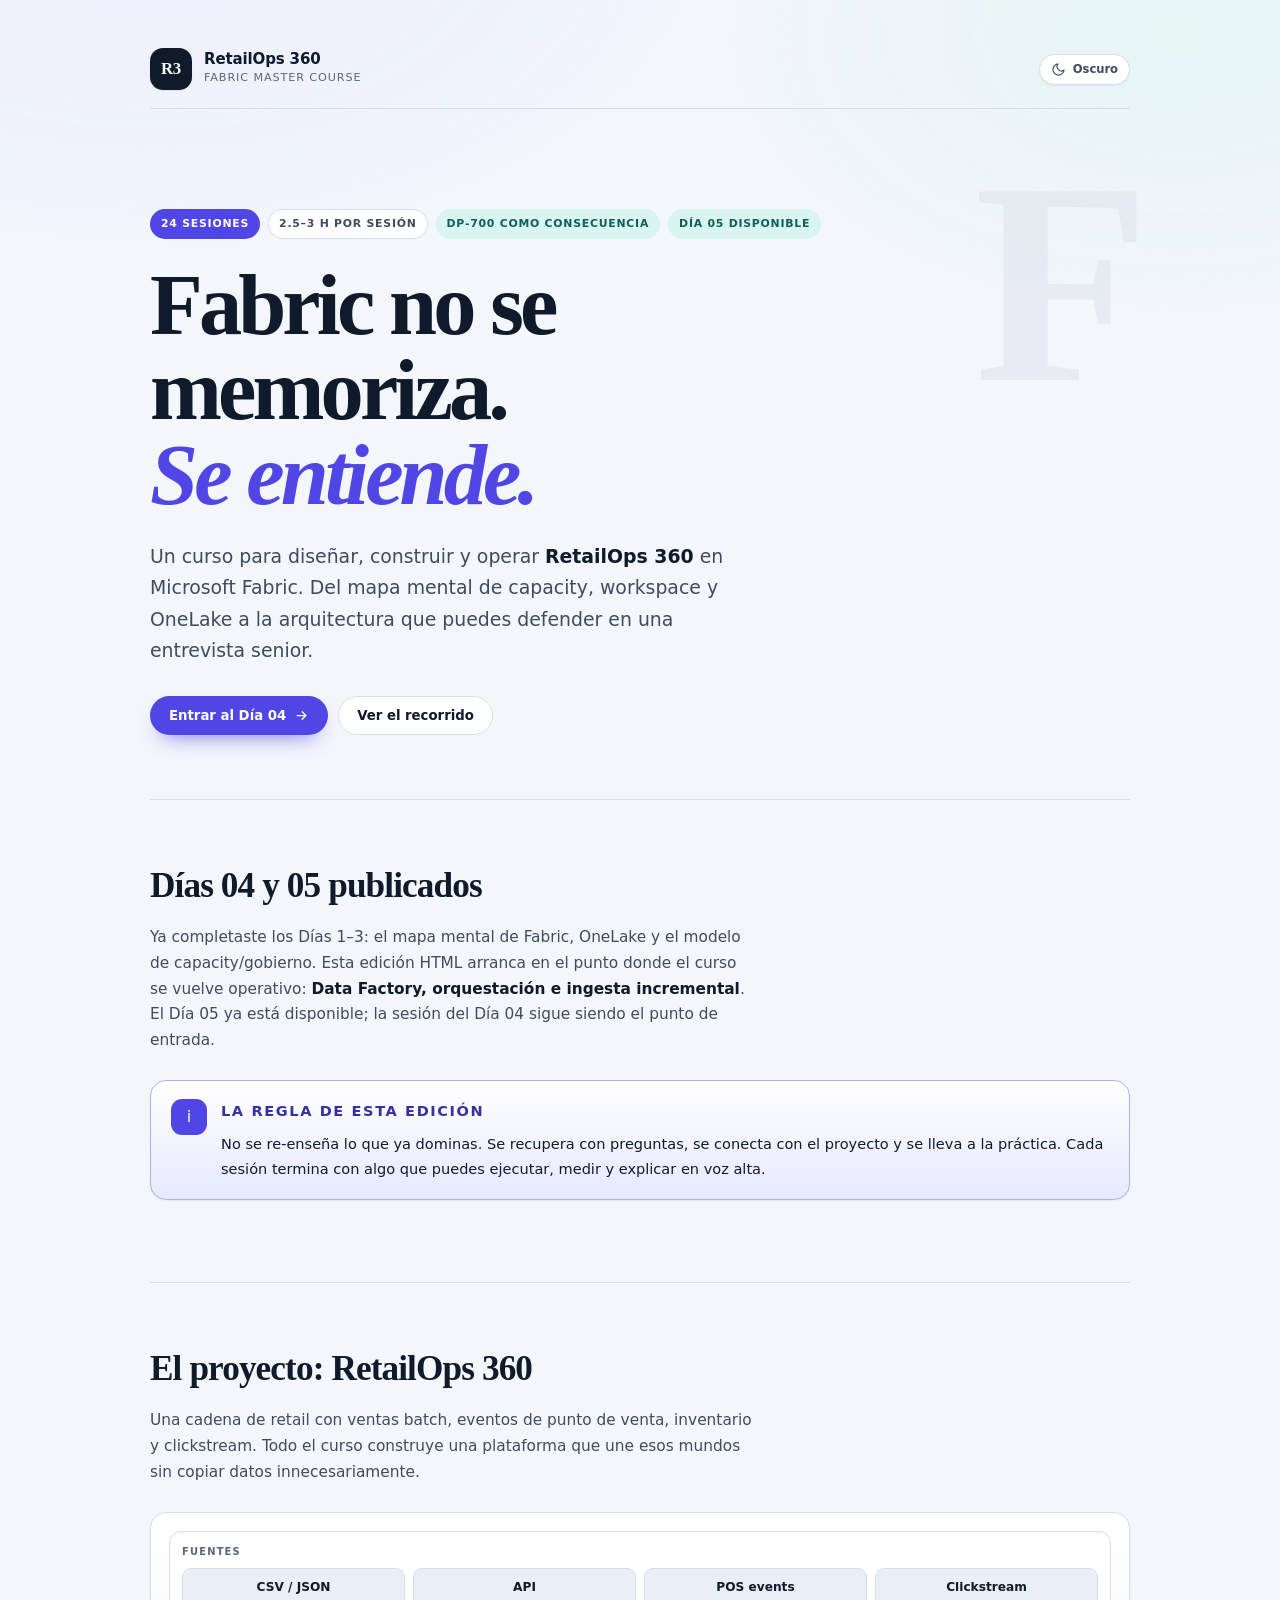
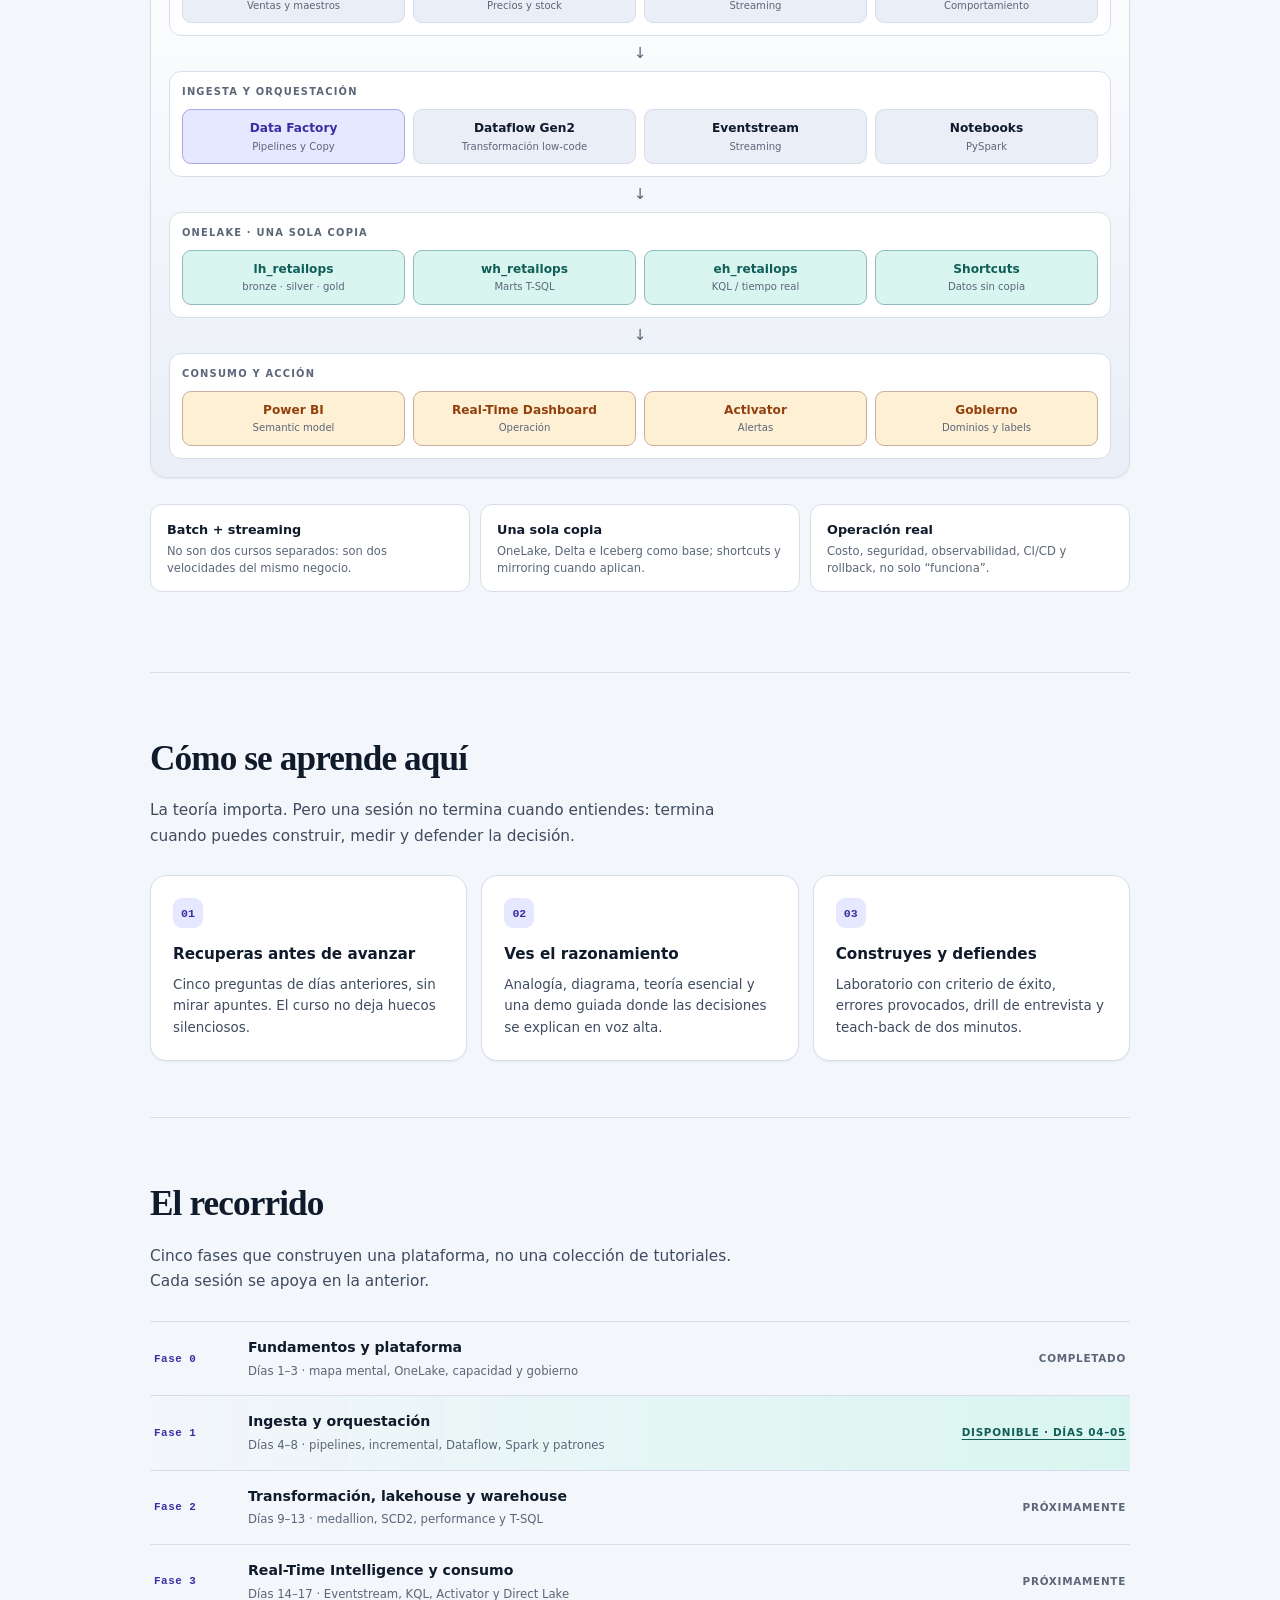
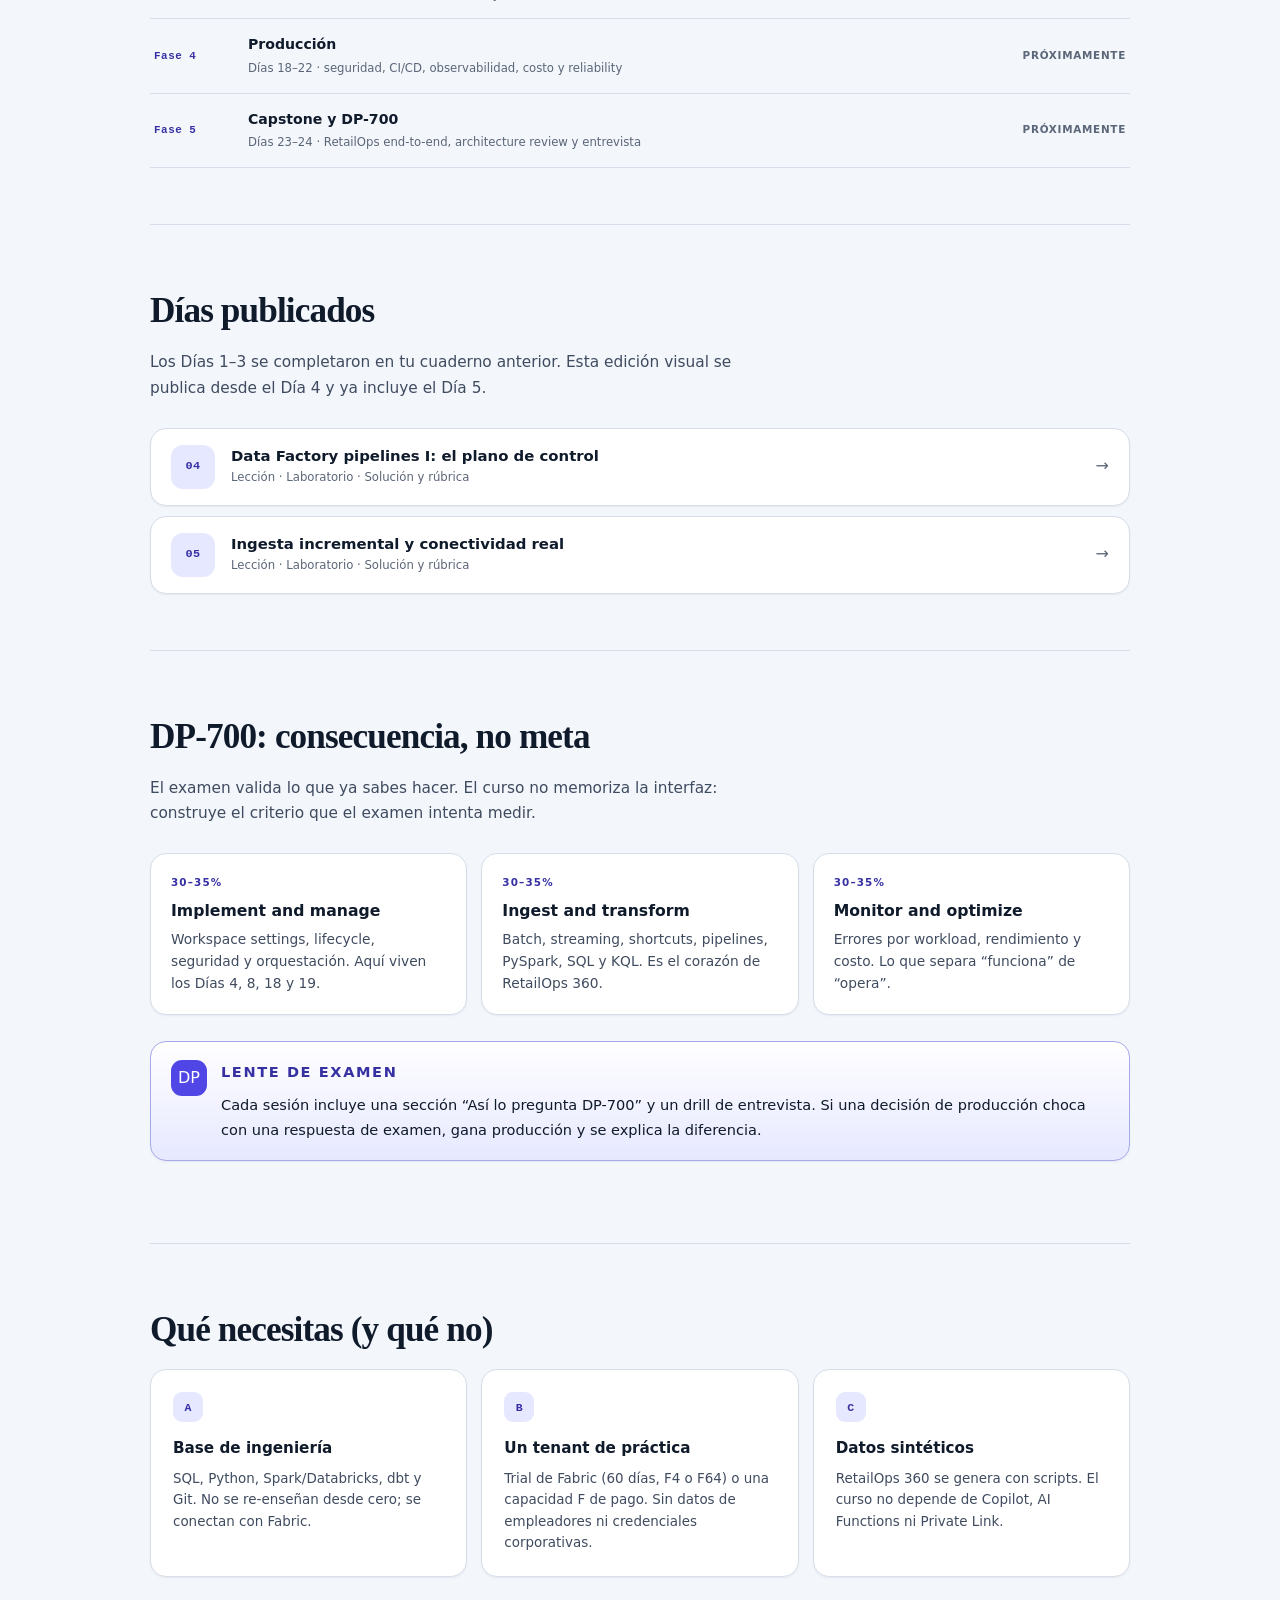
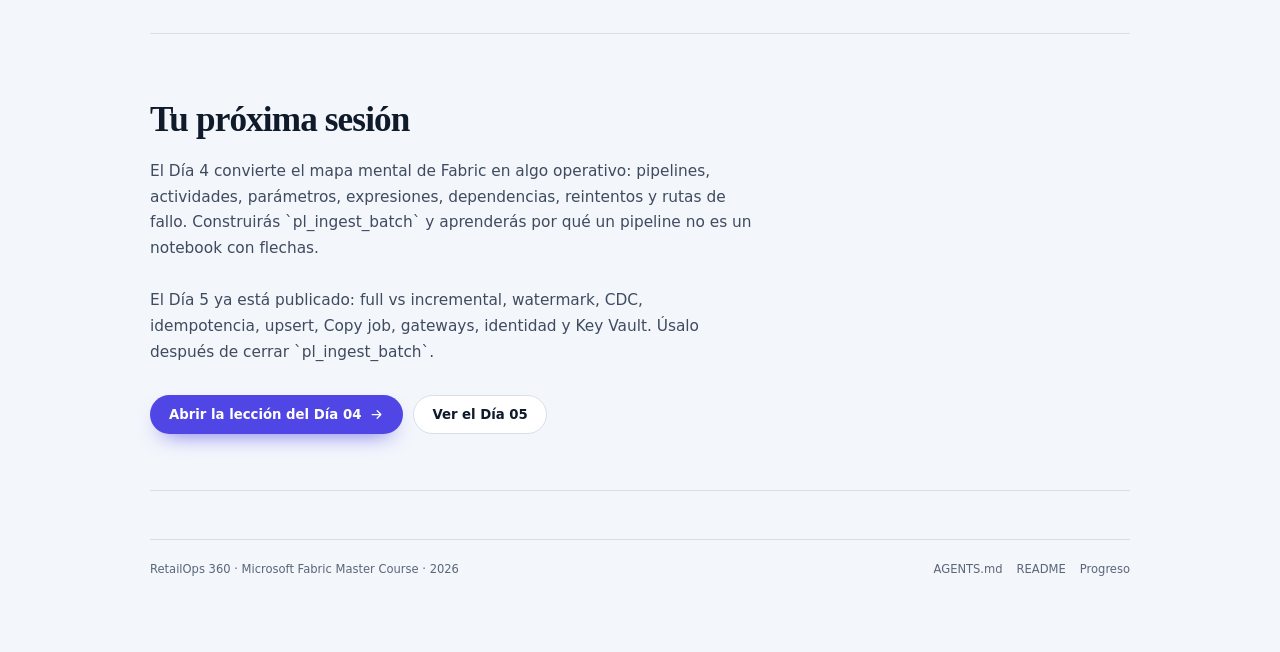
==== commit b4ac7f58: "Dia 05: ingesta incremental y conectividad" ====
--- a/index.html
+++ b/index.html
@@ -42,6 +42,7 @@
         <li class="chip chip--accent">24 sesiones</li>
         <li class="chip">2.5–3 h por sesión</li>
         <li class="chip chip--soft">DP-700 como consecuencia</li>
+        <li class="chip chip--soft">Día 05 disponible</li>
       </ul>
       <h1>Fabric no se memoriza. <em>Se entiende.</em></h1>
       <p class="lede">
@@ -59,11 +60,13 @@
     </section>
 
     <section class="landing-section" id="estado">
-      <h2>Retomamos en el Día 04</h2>
+      <h2>Días 04 y 05 publicados</h2>
       <p>
         Ya completaste los Días 1–3: el mapa mental de Fabric, OneLake y el modelo
         de capacity/gobierno. Esta edición HTML arranca en el punto donde el curso
-        se vuelve operativo: <strong>Data Factory y orquestación</strong>.
+        se vuelve operativo: <strong>Data Factory, orquestación e ingesta
+        incremental</strong>. El Día 05 ya está disponible; la sesión del Día 04
+        sigue siendo el punto de entrada.
       </p>
       <div class="callout callout--key">
         <div class="callout__icon" aria-hidden="true">i</div>
@@ -184,7 +187,7 @@
         <li class="is-open">
           <span class="roadmap__phase">Fase 1</span>
           <span class="roadmap__title">Ingesta y orquestación <small>Días 4–8 · pipelines, incremental, Dataflow, Spark y patrones</small></span>
-          <a class="roadmap__state roadmap__state--open" href="lessons/dia-04-data-factory-pipelines-i.html">Disponible · Día 04</a>
+          <a class="roadmap__state roadmap__state--open" href="lessons/dia-04-data-factory-pipelines-i.html">Disponible · Días 04–05</a>
         </li>
         <li>
           <span class="roadmap__phase">Fase 2</span>
@@ -211,13 +214,23 @@
 
     <section class="landing-section" id="dias">
       <h2>Días publicados</h2>
-      <p>Los Días 1–3 se completaron en tu cuaderno anterior. Esta edición visual se publica desde el Día 4.</p>
+      <p>Los Días 1–3 se completaron en tu cuaderno anterior. Esta edición visual se publica desde el Día 4 y ya incluye el Día 5.</p>
       <ul class="day-list">
         <li>
           <a class="day-card" href="lessons/dia-04-data-factory-pipelines-i.html">
             <span class="day-card__num">04</span>
             <span>
               <span class="day-card__title">Data Factory pipelines I: el plano de control</span>
+              <span class="day-card__meta">Lección · Laboratorio · Solución y rúbrica</span>
+            </span>
+            <span class="day-card__arrow" aria-hidden="true">→</span>
+          </a>
+        </li>
+        <li>
+          <a class="day-card" href="lessons/dia-05-ingesta-incremental.html">
+            <span class="day-card__num">05</span>
+            <span>
+              <span class="day-card__title">Ingesta incremental y conectividad real</span>
               <span class="day-card__meta">Lección · Laboratorio · Solución y rúbrica</span>
             </span>
             <span class="day-card__arrow" aria-hidden="true">→</span>
@@ -291,12 +304,17 @@
         fallo. Construirás `pl_ingest_batch` y aprenderás por qué un pipeline no
         es un notebook con flechas.
       </p>
+      <p>
+        El Día 5 ya está publicado: full vs incremental, watermark, CDC,
+        idempotencia, upsert, Copy job, gateways, identidad y Key Vault. Úsalo
+        después de cerrar `pl_ingest_batch`.
+      </p>
       <div class="landing-actions">
         <a class="btn btn--primary" href="lessons/dia-04-data-factory-pipelines-i.html">
           Abrir la lección del Día 04
           <svg viewBox="0 0 24 24" aria-hidden="true"><path d="M5 12h14M13 6l6 6-6 6"/></svg>
         </a>
-        <a class="btn btn--ghost" href="exercises/dia-04-ejercicios.html">Ver el laboratorio</a>
+        <a class="btn btn--ghost" href="lessons/dia-05-ingesta-incremental.html">Ver el Día 05</a>
       </div>
     </section>
 
